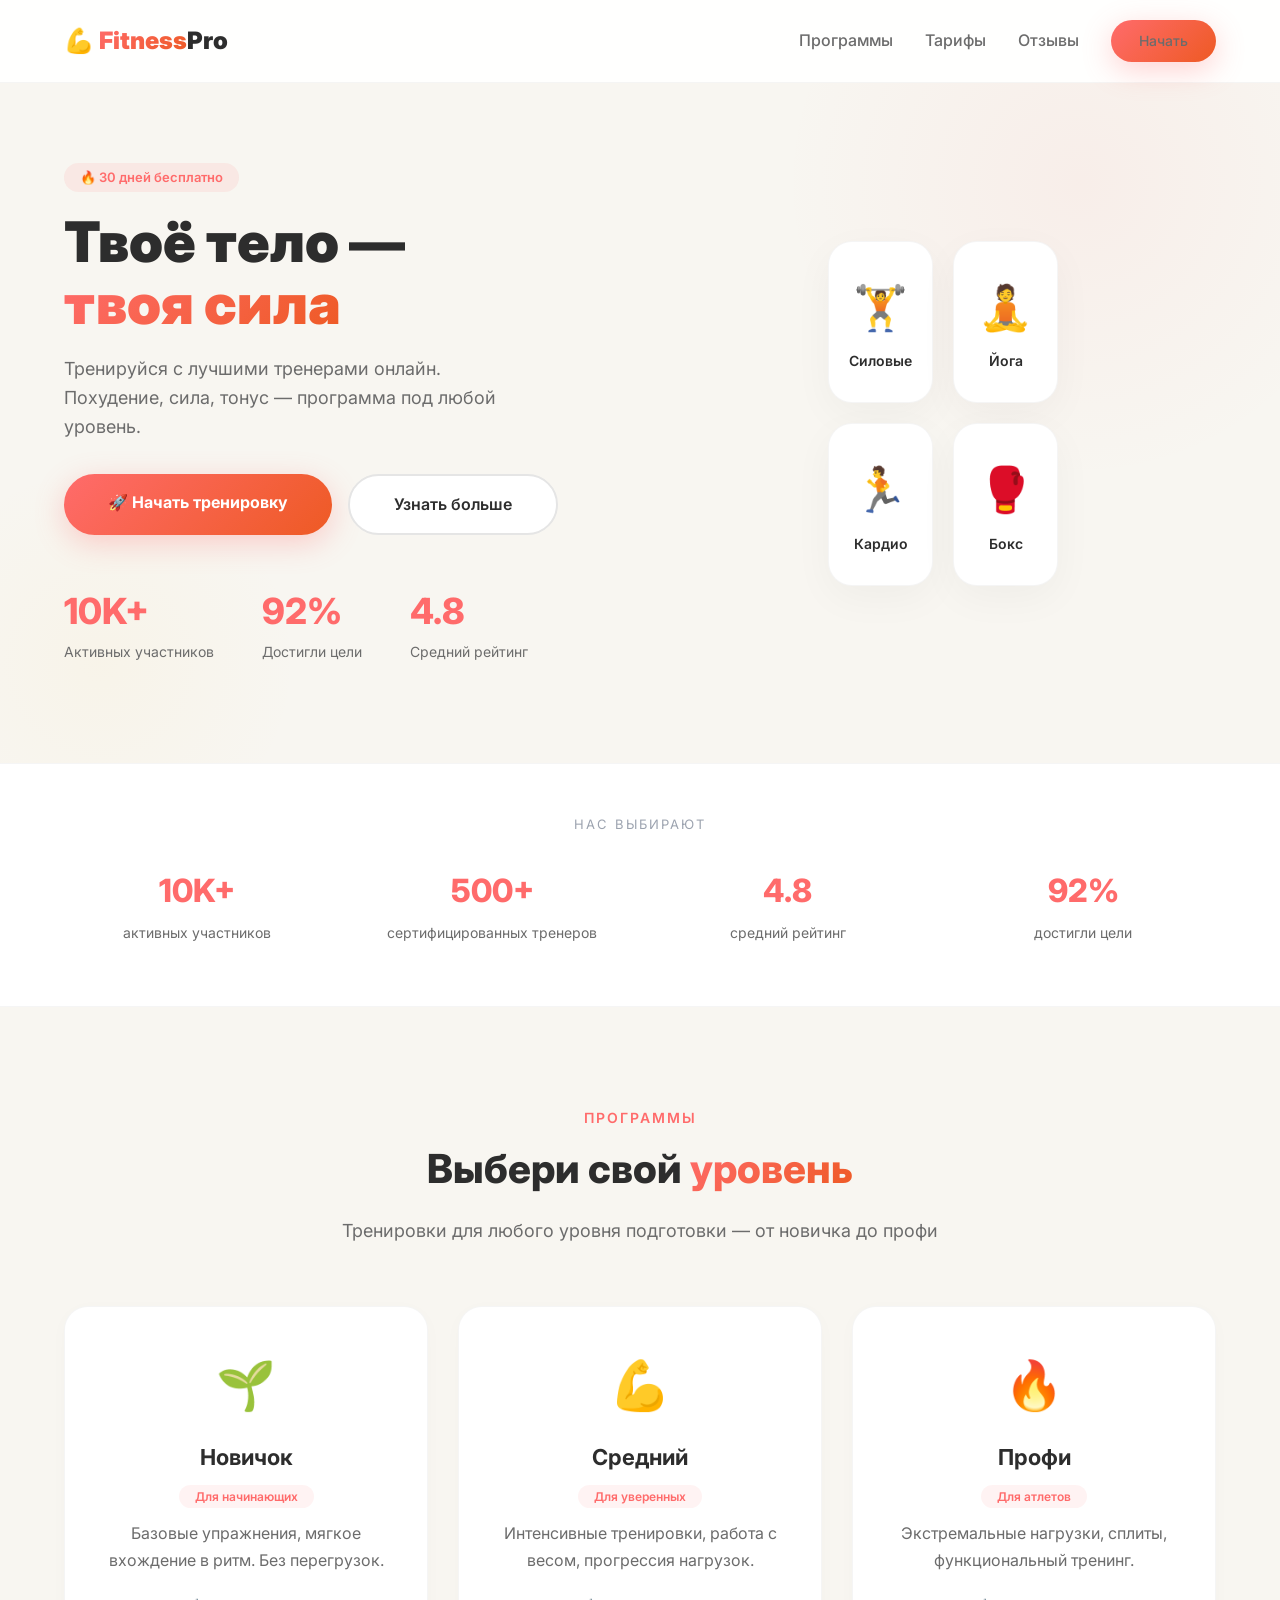
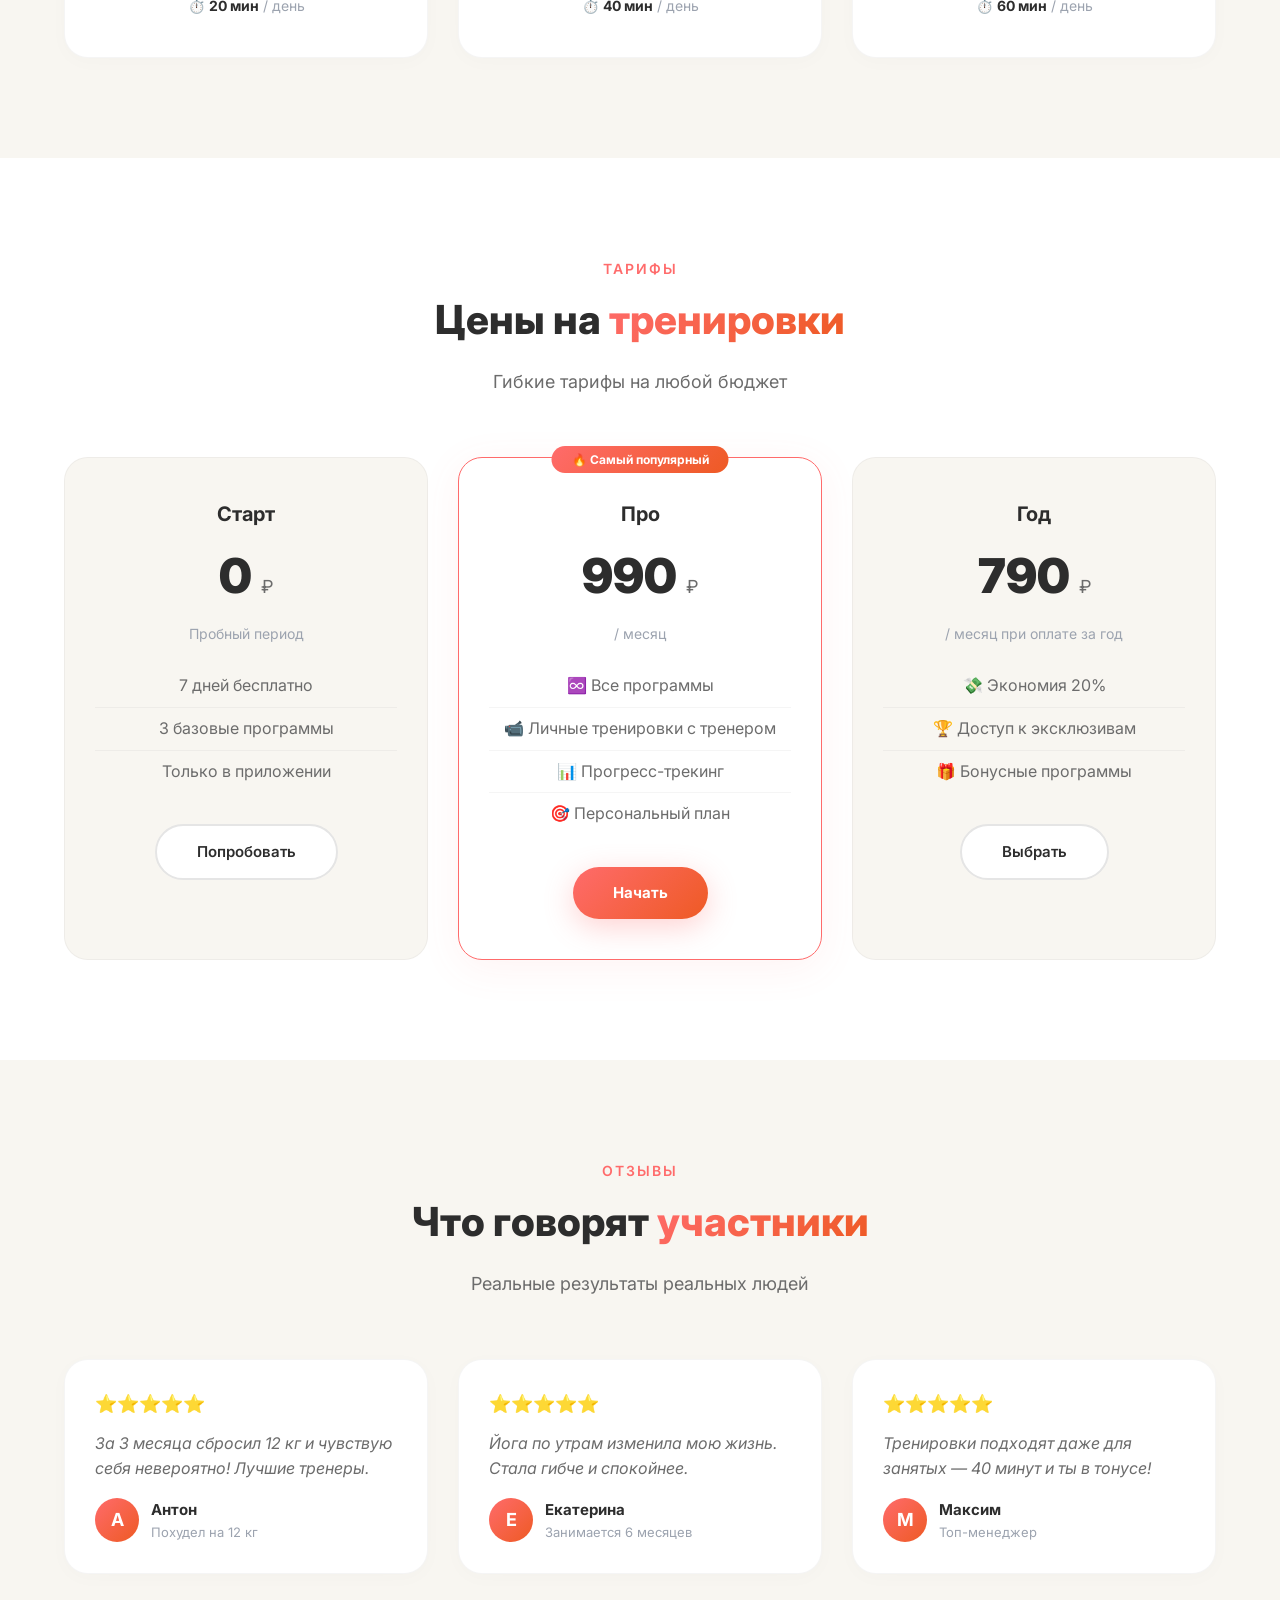
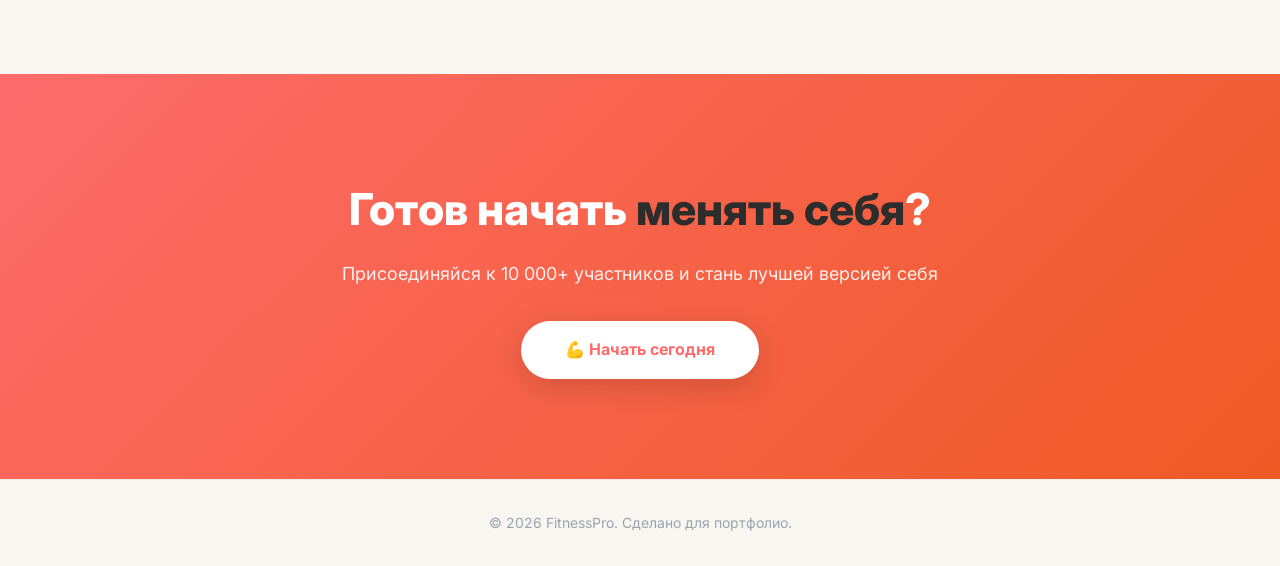
==== index.html @ 0699519d "Add files via upload" ====
<!DOCTYPE html>
<html lang="ru">
<head>
    <meta charset="UTF-8" />
    <meta name="viewport" content="width=device-width, initial-scale=1.0" />
    <title>FitnessPro — твой лучший старт</title>
    <link href="https://fonts.googleapis.com/css2?family=Inter:wght@400;500;600;700;800;900&display=swap" rel="stylesheet" />
    <style>
        * {
            margin: 0;
            padding: 0;
            box-sizing: border-box;
        }

        body {
            font-family: 'Inter', sans-serif;
            background: #F8F6F1;
            color: #2D2D2D;
            line-height: 1.6;
        }

        a {
            text-decoration: none;
            color: inherit;
        }

        .container {
            max-width: 1200px;
            margin: 0 auto;
            padding: 0 24px;
        }

        .btn-primary {
            display: inline-block;
            background: linear-gradient(135deg, #FF6B6B, #EE5A24);
            color: #FFFFFF;
            font-weight: 700;
            font-size: 16px;
            padding: 16px 44px;
            border-radius: 50px;
            transition: transform 0.3s, box-shadow 0.3s;
            box-shadow: 0 8px 30px rgba(255, 107, 107, 0.3);
            border: none;
            cursor: pointer;
            text-decoration: none;
        }

        .btn-primary:hover {
            transform: translateY(-3px) scale(1.02);
            box-shadow: 0 12px 40px rgba(255, 107, 107, 0.5);
        }

        .btn-secondary {
            display: inline-block;
            background: #FFFFFF;
            color: #2D2D2D;
            font-weight: 600;
            font-size: 16px;
            padding: 16px 44px;
            border-radius: 50px;
            border: 2px solid #E5E5E5;
            transition: transform 0.3s, border-color 0.3s, box-shadow 0.3s;
            cursor: pointer;
            text-decoration: none;
        }

        .btn-secondary:hover {
            border-color: #FF6B6B;
            box-shadow: 0 8px 30px rgba(0, 0, 0, 0.06);
            transform: translateY(-3px);
        }

        .header {
            padding: 20px 0;
            background: rgba(255, 255, 255, 0.92);
            backdrop-filter: blur(12px);
            border-bottom: 1px solid rgba(0, 0, 0, 0.04);
            position: sticky;
            top: 0;
            z-index: 100;
        }

        .header .container {
            display: flex;
            justify-content: space-between;
            align-items: center;
        }

        .logo {
            font-size: 24px;
            font-weight: 900;
            color: #2D2D2D;
        }

        .logo span {
            background: linear-gradient(135deg, #FF6B6B, #EE5A24);
            -webkit-background-clip: text;
            -webkit-text-fill-color: transparent;
            background-clip: text;
        }

        .nav {
            display: flex;
            gap: 32px;
            align-items: center;
        }

        .nav a {
            font-weight: 500;
            color: #6C6C6C;
            transition: color 0.3s;
        }

        .nav a:hover {
            color: #FF6B6B;
        }

        .nav .btn-primary {
            padding: 10px 28px;
            font-size: 14px;
        }

        .hero {
            padding: 80px 0 100px;
            position: relative;
            overflow: hidden;
        }

        .hero::before {
            content: '';
            position: absolute;
            width: 600px;
            height: 600px;
            background: radial-gradient(circle, rgba(255, 107, 107, 0.06), transparent 70%);
            top: -200px;
            right: -100px;
            border-radius: 50%;
            pointer-events: none;
        }

        .hero::after {
            content: '';
            position: absolute;
            width: 400px;
            height: 400px;
            background: radial-gradient(circle, rgba(254, 202, 87, 0.05), transparent 70%);
            bottom: -100px;
            left: -100px;
            border-radius: 50%;
            pointer-events: none;
        }

        .hero .container {
            display: flex;
            align-items: center;
            gap: 60px;
            position: relative;
            z-index: 2;
        }

        .hero-content {
            flex: 1;
        }

        .hero-badge {
            display: inline-block;
            background: rgba(255, 107, 107, 0.1);
            color: #FF6B6B;
            font-weight: 600;
            font-size: 13px;
            padding: 4px 16px;
            border-radius: 50px;
            margin-bottom: 20px;
        }

        .hero h1 {
            font-size: 56px;
            font-weight: 900;
            line-height: 1.1;
            margin-bottom: 20px;
            color: #2D2D2D;
        }

        .hero h1 span {
            background: linear-gradient(135deg, #FF6B6B, #EE5A24);
            -webkit-background-clip: text;
            -webkit-text-fill-color: transparent;
            background-clip: text;
        }

        .hero-desc {
            font-size: 18px;
            color: #6C6C6C;
            max-width: 480px;
            margin-bottom: 32px;
        }

        .hero-buttons {
            display: flex;
            gap: 16px;
            flex-wrap: wrap;
        }

        .hero-stats {
            display: flex;
            gap: 48px;
            margin-top: 48px;
        }

        .hero-stats .stat h3 {
            font-size: 36px;
            font-weight: 800;
            color: #FF6B6B;
        }

        .hero-stats .stat p {
            color: #6C6C6C;
            font-size: 14px;
        }

        .hero-image {
            flex: 1;
            display: flex;
            justify-content: center;
        }

        .hero-image .card-grid {
            display: grid;
            grid-template-columns: repeat(2, 1fr);
            gap: 20px;
            max-width: 400px;
        }

        .hero-image .card-item {
            background: #FFFFFF;
            border-radius: 24px;
            padding: 30px 20px;
            text-align: center;
            box-shadow: 0 12px 40px rgba(0, 0, 0, 0.04);
            border: 1px solid rgba(0, 0, 0, 0.04);
            transition: transform 0.3s, box-shadow 0.3s;
        }

        .hero-image .card-item:hover {
            transform: translateY(-6px);
            box-shadow: 0 20px 60px rgba(0, 0, 0, 0.08);
        }

        .hero-image .card-item .icon {
            font-size: 44px;
            display: block;
            margin-bottom: 8px;
        }

        .hero-image .card-item .label {
            font-size: 14px;
            font-weight: 600;
            color: #2D2D2D;
        }

        /* ===== TRUST (НОВЫЙ) ===== */
        .trust {
            padding: 50px 0 60px;
            border-top: 1px solid rgba(0, 0, 0, 0.04);
            border-bottom: 1px solid rgba(0, 0, 0, 0.04);
            background: #FFFFFF;
        }

        .trust p {
            text-align: center;
            color: #9CA3AF;
            font-size: 13px;
            text-transform: uppercase;
            letter-spacing: 2px;
            margin-bottom: 30px;
        }

        .trust-grid {
            display: grid;
            grid-template-columns: repeat(4, 1fr);
            gap: 30px;
            text-align: center;
        }

        .trust-item .number {
            display: block;
            font-size: 32px;
            font-weight: 800;
            color: #FF6B6B;
            margin-bottom: 4px;
        }

        .trust-item .label {
            font-size: 14px;
            color: #6C6C6C;
        }

        /* ===== PROGRAMS ===== */
        .programs {
            padding: 100px 0;
        }

        .section-tag {
            text-align: center;
            color: #FF6B6B;
            font-weight: 600;
            font-size: 14px;
            letter-spacing: 2px;
            text-transform: uppercase;
            margin-bottom: 8px;
        }

        .section-title {
            text-align: center;
            font-size: 40px;
            font-weight: 800;
            margin-bottom: 16px;
            color: #2D2D2D;
        }

        .section-title span {
            background: linear-gradient(135deg, #FF6B6B, #EE5A24);
            -webkit-background-clip: text;
            -webkit-text-fill-color: transparent;
            background-clip: text;
        }

        .section-sub {
            text-align: center;
            color: #6C6C6C;
            font-size: 18px;
            max-width: 600px;
            margin: 0 auto 60px;
        }

        .programs-grid {
            display: grid;
            grid-template-columns: repeat(3, 1fr);
            gap: 30px;
        }

        .program-card {
            background: #FFFFFF;
            border-radius: 24px;
            padding: 40px 30px;
            text-align: center;
            border: 1px solid rgba(0, 0, 0, 0.04);
            box-shadow: 0 4px 20px rgba(0, 0, 0, 0.02);
            transition: transform 0.3s, box-shadow 0.3s, border-color 0.3s;
        }

        .program-card:hover {
            transform: translateY(-8px);
            box-shadow: 0 20px 60px rgba(0, 0, 0, 0.06);
            border-color: rgba(255, 107, 107, 0.2);
        }

        .program-card .icon {
            font-size: 48px;
            display: block;
            margin-bottom: 16px;
        }

        .program-card h3 {
            font-size: 22px;
            font-weight: 700;
            margin-bottom: 8px;
            color: #2D2D2D;
        }

        .program-card .level {
            display: inline-block;
            font-size: 12px;
            font-weight: 600;
            color: #FF6B6B;
            background: rgba(255, 107, 107, 0.08);
            padding: 2px 16px;
            border-radius: 50px;
            margin-bottom: 12px;
        }

        .program-card p {
            color: #6C6C6C;
            line-height: 1.7;
            margin-bottom: 20px;
        }

        .program-card .duration {
            font-size: 14px;
            color: #9CA3AF;
        }

        .program-card .duration strong {
            color: #2D2D2D;
        }

        /* ===== PRICING ===== */
        .pricing {
            padding: 100px 0;
            background: #FFFFFF;
        }

        .pricing-grid {
            display: grid;
            grid-template-columns: repeat(3, 1fr);
            gap: 30px;
            margin-top: 40px;
        }

        .pricing-card {
            background: #F8F6F1;
            border-radius: 24px;
            padding: 40px 30px;
            text-align: center;
            border: 1px solid rgba(0, 0, 0, 0.04);
            transition: transform 0.3s, box-shadow 0.3s, border-color 0.3s;
        }

        .pricing-card:hover {
            transform: translateY(-6px);
            box-shadow: 0 20px 60px rgba(0, 0, 0, 0.04);
        }

        .pricing-card.popular {
            border-color: #FF6B6B;
            background: #FFFFFF;
            box-shadow: 0 8px 40px rgba(255, 107, 107, 0.08);
            position: relative;
        }

        .pricing-card.popular::before {
            content: '🔥 Самый популярный';
            position: absolute;
            top: -12px;
            left: 50%;
            transform: translateX(-50%);
            background: linear-gradient(135deg, #FF6B6B, #EE5A24);
            padding: 4px 20px;
            border-radius: 50px;
            font-size: 12px;
            font-weight: 700;
            color: #fff;
            white-space: nowrap;
        }

        .pricing-card .plan-name {
            font-size: 20px;
            font-weight: 700;
            margin-bottom: 8px;
            color: #2D2D2D;
        }

        .pricing-card .price {
            font-size: 48px;
            font-weight: 900;
            margin: 8px 0;
            color: #2D2D2D;
        }

        .pricing-card .price span {
            font-size: 18px;
            font-weight: 400;
            color: #6C6C6C;
        }

        .pricing-card .price-sub {
            color: #9CA3AF;
            font-size: 14px;
            margin-bottom: 20px;
        }

        .pricing-card ul {
            list-style: none;
            margin: 20px 0 32px;
        }

        .pricing-card ul li {
            padding: 8px 0;
            color: #6C6C6C;
            border-bottom: 1px solid rgba(0, 0, 0, 0.04);
        }

        .pricing-card ul li:last-child {
            border-bottom: none;
        }

        .pricing-card .btn-primary {
            font-size: 15px;
            padding: 14px 40px;
        }

        .pricing-card .btn-secondary {
            font-size: 15px;
            padding: 14px 40px;
        }

        /* ===== TESTIMONIALS ===== */
        .testimonials {
            padding: 100px 0;
        }

        .testimonials-grid {
            display: grid;
            grid-template-columns: repeat(3, 1fr);
            gap: 30px;
        }

        .testimonial-card {
            background: #FFFFFF;
            border-radius: 24px;
            padding: 30px;
            border: 1px solid rgba(0, 0, 0, 0.04);
            box-shadow: 0 4px 20px rgba(0, 0, 0, 0.02);
            transition: transform 0.3s, box-shadow 0.3s;
        }

        .testimonial-card:hover {
            transform: translateY(-4px);
            box-shadow: 0 12px 40px rgba(0, 0, 0, 0.04);
        }

        .testimonial-card .stars {
            color: #FECA57;
            font-size: 18px;
            margin-bottom: 12px;
        }

        .testimonial-card blockquote {
            font-size: 16px;
            color: #6C6C6C;
            margin-bottom: 16px;
            font-style: italic;
        }

        .testimonial-card .author {
            display: flex;
            align-items: center;
            gap: 12px;
        }

        .testimonial-card .author .avatar {
            width: 44px;
            height: 44px;
            border-radius: 50%;
            background: linear-gradient(135deg, #FF6B6B, #EE5A24);
            display: flex;
            align-items: center;
            justify-content: center;
            color: #fff;
            font-weight: 700;
            font-size: 18px;
        }

        .testimonial-card .author .name {
            font-weight: 700;
            font-size: 15px;
            color: #2D2D2D;
        }

        .testimonial-card .author .role {
            font-size: 13px;
            color: #9CA3AF;
        }

        /* ===== CTA FINAL ===== */
        .cta-final {
            padding: 100px 0;
            background: linear-gradient(135deg, #FF6B6B, #EE5A24);
            text-align: center;
            color: #FFFFFF;
        }

        .cta-final h2 {
            font-size: 44px;
            font-weight: 800;
            margin-bottom: 16px;
        }

        .cta-final p {
            opacity: 0.9;
            font-size: 18px;
            margin-bottom: 32px;
        }

        .cta-final .btn-primary {
            background: #FFFFFF;
            color: #FF6B6B;
            box-shadow: 0 8px 30px rgba(0, 0, 0, 0.15);
        }

        .cta-final .btn-primary:hover {
            background: #FFFFFF;
            transform: translateY(-3px) scale(1.02);
            box-shadow: 0 12px 40px rgba(0, 0, 0, 0.25);
        }

        .footer {
            padding: 32px 0;
            background: #F8F6F1;
            text-align: center;
            color: #9CA3AF;
            font-size: 14px;
            border-top: 1px solid rgba(0, 0, 0, 0.04);
        }

        /* ===== RESPONSIVE ===== */
        @media (max-width: 1024px) {
            .hero h1 {
                font-size: 42px;
            }
            .programs-grid,
            .pricing-grid,
            .testimonials-grid {
                grid-template-columns: repeat(2, 1fr);
            }
        }

        @media (max-width: 768px) {
            .header .container {
                flex-direction: column;
                gap: 16px;
            }
            .nav {
                flex-wrap: wrap;
                justify-content: center;
                gap: 16px;
            }
            .hero .container {
                flex-direction: column;
                text-align: center;
            }
            .hero h1 {
                font-size: 34px;
            }
            .hero-desc {
                max-width: 100%;
            }
            .hero-buttons {
                justify-content: center;
            }
            .hero-stats {
                justify-content: center;
                gap: 30px;
            }
            .hero-stats .stat h3 {
                font-size: 28px;
            }
            .trust-grid {
                grid-template-columns: repeat(2, 1fr);
                gap: 20px;
            }
            .programs-grid,
            .pricing-grid,
            .testimonials-grid {
                grid-template-columns: 1fr;
            }
            .section-title {
                font-size: 30px;
            }
            .cta-final h2 {
                font-size: 30px;
            }
            .hero-image .card-grid {
                max-width: 100%;
            }
        }

        @media (max-width: 480px) {
            .hero h1 {
                font-size: 28px;
            }
            .hero-stats {
                flex-direction: column;
                gap: 12px;
            }
            .btn-primary,
            .btn-secondary {
                padding: 12px 24px;
                font-size: 14px;
                width: 100%;
                text-align: center;
            }
            .hero-buttons {
                flex-direction: column;
                width: 100%;
            }
            .hero-image .card-grid {
                grid-template-columns: 1fr 1fr;
                gap: 12px;
            }
            .hero-image .card-item {
                padding: 20px 16px;
            }
            .hero-image .card-item .icon {
                font-size: 32px;
            }
            .trust-grid {
                grid-template-columns: 1fr 1fr;
                gap: 12px;
            }
            .trust-item .number {
                font-size: 26px;
            }
            .trust-item .label {
                font-size: 12px;
            }
            .pricing-card.popular::before {
                font-size: 10px;
                padding: 3px 14px;
                top: -10px;
            }
        }
    </style>
</head>
<body>

    <!-- ===== HEADER ===== -->
    <header class="header">
        <div class="container">
            <div class="logo">💪 <span>Fitness</span>Pro</div>
            <nav class="nav">
                <a href="#">Программы</a>
                <a href="#">Тарифы</a>
                <a href="#">Отзывы</a>
                <a href="https://t.me/Jexonflier" target="_blank" class="btn-primary">Начать</a>
            </nav>
        </div>
    </header>

    <!-- ===== HERO ===== -->
    <section class="hero">
        <div class="container">
            <div class="hero-content">
                <span class="hero-badge">🔥 30 дней бесплатно</span>
                <h1>
                    Твоё тело — <br />
                    <span>твоя сила</span>
                </h1>
                <p class="hero-desc">
                    Тренируйся с лучшими тренерами онлайн. Похудение, сила, тонус — программа под любой уровень.
                </p>
                <div class="hero-buttons">
                    <a href="https://t.me/Jexonflier" target="_blank" class="btn-primary">🚀 Начать тренировку</a>
                    <a href="#" class="btn-secondary">Узнать больше</a>
                </div>
                <div class="hero-stats">
                    <div class="stat"><h3>10K+</h3><p>Активных участников</p></div>
                    <div class="stat"><h3>92%</h3><p>Достигли цели</p></div>
                    <div class="stat"><h3>4.8</h3><p>Средний рейтинг</p></div>
                </div>
            </div>
            <div class="hero-image">
                <div class="card-grid">
                    <div class="card-item">
                        <span class="icon">🏋️</span>
                        <div class="label">Силовые</div>
                    </div>
                    <div class="card-item">
                        <span class="icon">🧘</span>
                        <div class="label">Йога</div>
                    </div>
                    <div class="card-item">
                        <span class="icon">🏃</span>
                        <div class="label">Кардио</div>
                    </div>
                    <div class="card-item">
                        <span class="icon">🥊</span>
                        <div class="label">Бокс</div>
                    </div>
                </div>
            </div>
        </div>
    </section>

    <!-- ===== TRUST (НОВЫЙ, БЕЗ FAKE БРЕНДОВ) ===== -->
    <section class="trust">
        <div class="container">
            <p>Нас выбирают</p>
            <div class="trust-grid">
                <div class="trust-item">
                    <span class="number">10K+</span>
                    <span class="label">активных участников</span>
                </div>
                <div class="trust-item">
                    <span class="number">500+</span>
                    <span class="label">сертифицированных тренеров</span>
                </div>
                <div class="trust-item">
                    <span class="number">4.8</span>
                    <span class="label">средний рейтинг</span>
                </div>
                <div class="trust-item">
                    <span class="number">92%</span>
                    <span class="label">достигли цели</span>
                </div>
            </div>
        </div>
    </section>

    <!-- ===== PROGRAMS ===== -->
    <section class="programs">
        <div class="container">
            <p class="section-tag">Программы</p>
            <h2 class="section-title">Выбери свой <span>уровень</span></h2>
            <p class="section-sub">Тренировки для любого уровня подготовки — от новичка до профи</p>

            <div class="programs-grid">
                <div class="program-card">
                    <span class="icon">🌱</span>
                    <h3>Новичок</h3>
                    <span class="level">Для начинающих</span>
                    <p>Базовые упражнения, мягкое вхождение в ритм. Без перегрузок.</p>
                    <div class="duration">⏱️ <strong>20 мин</strong> / день</div>
                </div>
                <div class="program-card">
                    <span class="icon">💪</span>
                    <h3>Средний</h3>
                    <span class="level">Для уверенных</span>
                    <p>Интенсивные тренировки, работа с весом, прогрессия нагрузок.</p>
                    <div class="duration">⏱️ <strong>40 мин</strong> / день</div>
                </div>
                <div class="program-card">
                    <span class="icon">🔥</span>
                    <h3>Профи</h3>
                    <span class="level">Для атлетов</span>
                    <p>Экстремальные нагрузки, сплиты, функциональный тренинг.</p>
                    <div class="duration">⏱️ <strong>60 мин</strong> / день</div>
                </div>
            </div>
        </div>
    </section>

    <!-- ===== PRICING ===== -->
    <section class="pricing">
        <div class="container">
            <p class="section-tag">Тарифы</p>
            <h2 class="section-title">Цены на <span>тренировки</span></h2>
            <p class="section-sub">Гибкие тарифы на любой бюджет</p>

            <div class="pricing-grid">
                <div class="pricing-card">
                    <p class="plan-name">Старт</p>
                    <div class="price">0 <span>₽</span></div>
                    <p class="price-sub">Пробный период</p>
                    <ul>
                        <li>7 дней бесплатно</li>
                        <li>3 базовые программы</li>
                        <li>Только в приложении</li>
                    </ul>
                    <a href="https://t.me/Jexonflier" target="_blank" class="btn-secondary">Попробовать</a>
                </div>

                <div class="pricing-card popular">
                    <p class="plan-name">Про</p>
                    <div class="price">990 <span>₽</span></div>
                    <p class="price-sub">/ месяц</p>
                    <ul>
                        <li>♾️ Все программы</li>
                        <li>📹 Личные тренировки с тренером</li>
                        <li>📊 Прогресс-трекинг</li>
                        <li>🎯 Персональный план</li>
                    </ul>
                    <a href="https://t.me/Jexonflier" target="_blank" class="btn-primary">Начать</a>
                </div>

                <div class="pricing-card">
                    <p class="plan-name">Год</p>
                    <div class="price">790 <span>₽</span></div>
                    <p class="price-sub">/ месяц при оплате за год</p>
                    <ul>
                        <li>💸 Экономия 20%</li>
                        <li>🏆 Доступ к эксклюзивам</li>
                        <li>🎁 Бонусные программы</li>
                    </ul>
                    <a href="https://t.me/Jexonflier" target="_blank" class="btn-secondary">Выбрать</a>
                </div>
            </div>
        </div>
    </section>

    <!-- ===== TESTIMONIALS ===== -->
    <section class="testimonials">
        <div class="container">
            <p class="section-tag">Отзывы</p>
            <h2 class="section-title">Что говорят <span>участники</span></h2>
            <p class="section-sub">Реальные результаты реальных людей</p>

            <div class="testimonials-grid">
                <div class="testimonial-card">
                    <div class="stars">⭐⭐⭐⭐⭐</div>
                    <blockquote>За 3 месяца сбросил 12 кг и чувствую себя невероятно! Лучшие тренеры.</blockquote>
                    <div class="author">
                        <div class="avatar">А</div>
                        <div>
                            <div class="name">Антон</div>
                            <div class="role">Похудел на 12 кг</div>
                        </div>
                    </div>
                </div>
                <div class="testimonial-card">
                    <div class="stars">⭐⭐⭐⭐⭐</div>
                    <blockquote>Йога по утрам изменила мою жизнь. Стала гибче и спокойнее.</blockquote>
                    <div class="author">
                        <div class="avatar">Е</div>
                        <div>
                            <div class="name">Екатерина</div>
                            <div class="role">Занимается 6 месяцев</div>
                        </div>
                    </div>
                </div>
                <div class="testimonial-card">
                    <div class="stars">⭐⭐⭐⭐⭐</div>
                    <blockquote>Тренировки подходят даже для занятых — 40 минут и ты в тонусе!</blockquote>
                    <div class="author">
                        <div class="avatar">М</div>
                        <div>
                            <div class="name">Максим</div>
                            <div class="role">Топ-менеджер</div>
                        </div>
                    </div>
                </div>
            </div>
        </div>
    </section>

    <!-- ===== FINAL CTA ===== -->
    <section class="cta-final">
        <div class="container">
            <h2>Готов начать <span style="color:#2D2D2D;">менять себя</span>?</h2>
            <p>Присоединяйся к 10 000+ участников и стань лучшей версией себя</p>
            <a href="https://t.me/Jexonflier" target="_blank" class="btn-primary">💪 Начать сегодня</a>
        </div>
    </section>

    <!-- ===== FOOTER ===== -->
    <footer class="footer">
        <div class="container">
            <p>© 2026 FitnessPro. Сделано для портфолио.</p>
        </div>
    </footer>

    <script>
        let totalClicks = 0;
        document.querySelectorAll('.btn-primary, .btn-secondary').forEach
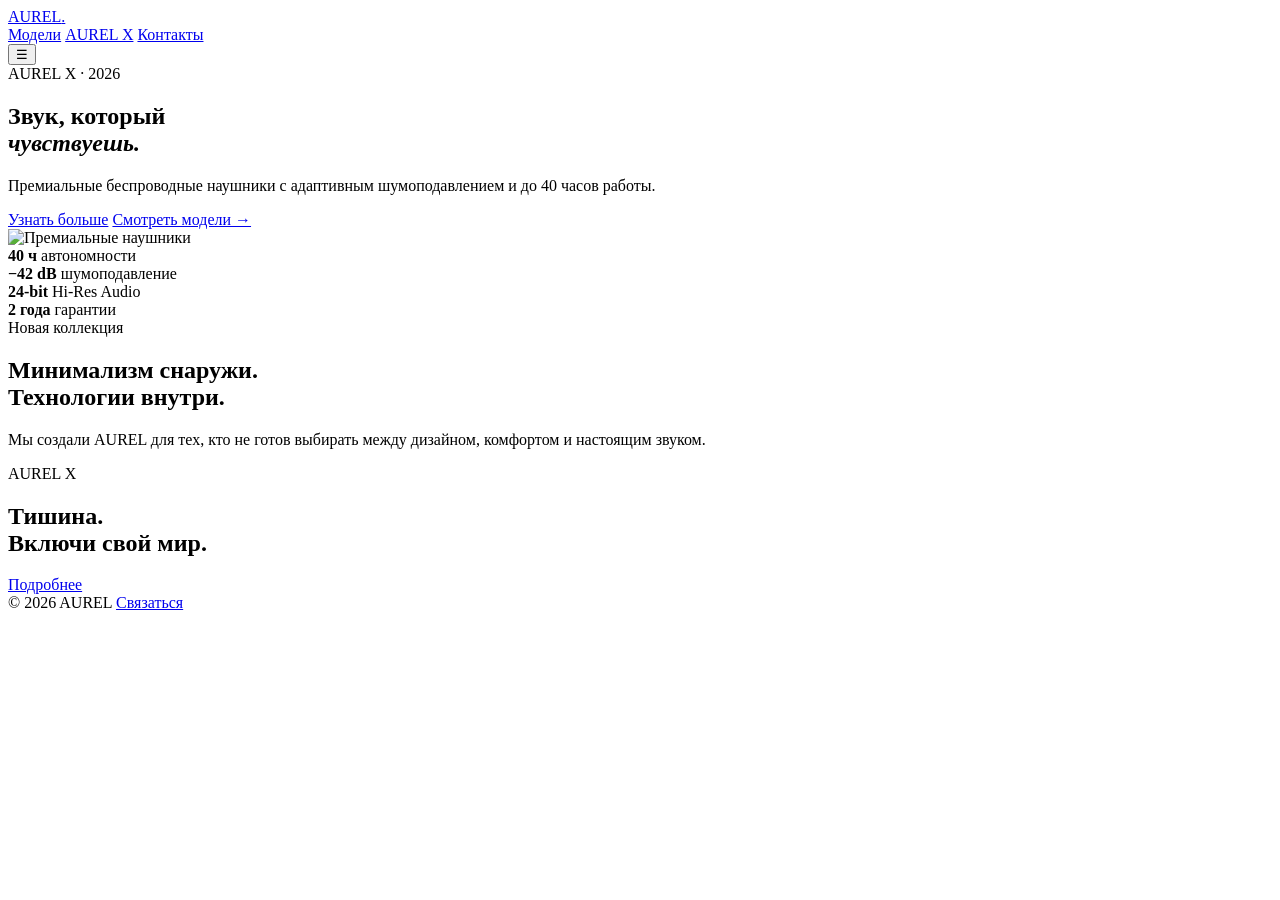
==== commit 050e7400: "Update index.html" ====
--- a/index.html
+++ b/index.html
@@ -1,944 +1,136 @@
 <!DOCTYPE html>
 <html lang="ru">
 <head>
-    <meta charset="UTF-8" />
-    <meta name="viewport" content="width=device-width, initial-scale=1.0" />
-    <title>FitnessPro — твой лучший старт</title>
-    <link href="https://fonts.googleapis.com/css2?family=Inter:wght@400;500;600;700;800;900&display=swap" rel="stylesheet" />
-    <style>
-        * {
-            margin: 0;
-            padding: 0;
-            box-sizing: border-box;
-        }
+  <meta charset="UTF-8">
+  <meta name="viewport" content="width=device-width, initial-scale=1.0">
+  <meta name="theme-color" content="#090909">
+  <title>AUREL — Премиальный звук</title>
+  <link rel="stylesheet" href="style.css">
+</head>
 
-        body {
-            font-family: 'Inter', sans-serif;
-            background: #F8F6F1;
-            color: #2D2D2D;
-            line-height: 1.6;
-        }
-
-        a {
-            text-decoration: none;
-            color: inherit;
-        }
-
-        .container {
-            max-width: 1200px;
-            margin: 0 auto;
-            padding: 0 24px;
-        }
-
-        .btn-primary {
-            display: inline-block;
-            background: linear-gradient(135deg, #FF6B6B, #EE5A24);
-            color: #FFFFFF;
-            font-weight: 700;
-            font-size: 16px;
-            padding: 16px 44px;
-            border-radius: 50px;
-            transition: transform 0.3s, box-shadow 0.3s;
-            box-shadow: 0 8px 30px rgba(255, 107, 107, 0.3);
-            border: none;
-            cursor: pointer;
-            text-decoration: none;
-        }
-
-        .btn-primary:hover {
-            transform: translateY(-3px) scale(1.02);
-            box-shadow: 0 12px 40px rgba(255, 107, 107, 0.5);
-        }
-
-        .btn-secondary {
-            display: inline-block;
-            background: #FFFFFF;
-            color: #2D2D2D;
-            font-weight: 600;
-            font-size: 16px;
-            padding: 16px 44px;
-            border-radius: 50px;
-            border: 2px solid #E5E5E5;
-            transition: transform 0.3s, border-color 0.3s, box-shadow 0.3s;
-            cursor: pointer;
-            text-decoration: none;
-        }
-
-        .btn-secondary:hover {
-            border-color: #FF6B6B;
-            box-shadow: 0 8px 30px rgba(0, 0, 0, 0.06);
-            transform: translateY(-3px);
-        }
-
-        .header {
-            padding: 20px 0;
-            background: rgba(255, 255, 255, 0.92);
-            backdrop-filter: blur(12px);
-            border-bottom: 1px solid rgba(0, 0, 0, 0.04);
-            position: sticky;
-            top: 0;
-            z-index: 100;
-        }
-
-        .header .container {
-            display: flex;
-            justify-content: space-between;
-            align-items: center;
-        }
-
-        .logo {
-            font-size: 24px;
-            font-weight: 900;
-            color: #2D2D2D;
-        }
-
-        .logo span {
-            background: linear-gradient(135deg, #FF6B6B, #EE5A24);
-            -webkit-background-clip: text;
-            -webkit-text-fill-color: transparent;
-            background-clip: text;
-        }
-
-        .nav {
-            display: flex;
-            gap: 32px;
-            align-items: center;
-        }
-
-        .nav a {
-            font-weight: 500;
-            color: #6C6C6C;
-            transition: color 0.3s;
-        }
-
-        .nav a:hover {
-            color: #FF6B6B;
-        }
-
-        .nav .btn-primary {
-            padding: 10px 28px;
-            font-size: 14px;
-        }
-
-        .hero {
-            padding: 80px 0 100px;
-            position: relative;
-            overflow: hidden;
-        }
-
-        .hero::before {
-            content: '';
-            position: absolute;
-            width: 600px;
-            height: 600px;
-            background: radial-gradient(circle, rgba(255, 107, 107, 0.06), transparent 70%);
-            top: -200px;
-            right: -100px;
-            border-radius: 50%;
-            pointer-events: none;
-        }
-
-        .hero::after {
-            content: '';
-            position: absolute;
-            width: 400px;
-            height: 400px;
-            background: radial-gradient(circle, rgba(254, 202, 87, 0.05), transparent 70%);
-            bottom: -100px;
-            left: -100px;
-            border-radius: 50%;
-            pointer-events: none;
-        }
-
-        .hero .container {
-            display: flex;
-            align-items: center;
-            gap: 60px;
-            position: relative;
-            z-index: 2;
-        }
-
-        .hero-content {
-            flex: 1;
-        }
-
-        .hero-badge {
-            display: inline-block;
-            background: rgba(255, 107, 107, 0.1);
-            color: #FF6B6B;
-            font-weight: 600;
-            font-size: 13px;
-            padding: 4px 16px;
-            border-radius: 50px;
-            margin-bottom: 20px;
-        }
-
-        .hero h1 {
-            font-size: 56px;
-            font-weight: 900;
-            line-height: 1.1;
-            margin-bottom: 20px;
-            color: #2D2D2D;
-        }
-
-        .hero h1 span {
-            background: linear-gradient(135deg, #FF6B6B, #EE5A24);
-            -webkit-background-clip: text;
-            -webkit-text-fill-color: transparent;
-            background-clip: text;
-        }
-
-        .hero-desc {
-            font-size: 18px;
-            color: #6C6C6C;
-            max-width: 480px;
-            margin-bottom: 32px;
-        }
-
-        .hero-buttons {
-            display: flex;
-            gap: 16px;
-            flex-wrap: wrap;
-        }
-
-        .hero-stats {
-            display: flex;
-            gap: 48px;
-            margin-top: 48px;
-        }
-
-        .hero-stats .stat h3 {
-            font-size: 36px;
-            font-weight: 800;
-            color: #FF6B6B;
-        }
-
-        .hero-stats .stat p {
-            color: #6C6C6C;
-            font-size: 14px;
-        }
-
-        .hero-image {
-            flex: 1;
-            display: flex;
-            justify-content: center;
-        }
-
-        .hero-image .card-grid {
-            display: grid;
-            grid-template-columns: repeat(2, 1fr);
-            gap: 20px;
-            max-width: 400px;
-        }
-
-        .hero-image .card-item {
-            background: #FFFFFF;
-            border-radius: 24px;
-            padding: 30px 20px;
-            text-align: center;
-            box-shadow: 0 12px 40px rgba(0, 0, 0, 0.04);
-            border: 1px solid rgba(0, 0, 0, 0.04);
-            transition: transform 0.3s, box-shadow 0.3s;
-        }
-
-        .hero-image .card-item:hover {
-            transform: translateY(-6px);
-            box-shadow: 0 20px 60px rgba(0, 0, 0, 0.08);
-        }
-
-        .hero-image .card-item .icon {
-            font-size: 44px;
-            display: block;
-            margin-bottom: 8px;
-        }
-
-        .hero-image .card-item .label {
-            font-size: 14px;
-            font-weight: 600;
-            color: #2D2D2D;
-        }
-
-        /* ===== TRUST (НОВЫЙ) ===== */
-        .trust {
-            padding: 50px 0 60px;
-            border-top: 1px solid rgba(0, 0, 0, 0.04);
-            border-bottom: 1px solid rgba(0, 0, 0, 0.04);
-            background: #FFFFFF;
-        }
-
-        .trust p {
-            text-align: center;
-            color: #9CA3AF;
-            font-size: 13px;
-            text-transform: uppercase;
-            letter-spacing: 2px;
-            margin-bottom: 30px;
-        }
-
-        .trust-grid {
-            display: grid;
-            grid-template-columns: repeat(4, 1fr);
-            gap: 30px;
-            text-align: center;
-        }
-
-        .trust-item .number {
-            display: block;
-            font-size: 32px;
-            font-weight: 800;
-            color: #FF6B6B;
-            margin-bottom: 4px;
-        }
-
-        .trust-item .label {
-            font-size: 14px;
-            color: #6C6C6C;
-        }
-
-        /* ===== PROGRAMS ===== */
-        .programs {
-            padding: 100px 0;
-        }
-
-        .section-tag {
-            text-align: center;
-            color: #FF6B6B;
-            font-weight: 600;
-            font-size: 14px;
-            letter-spacing: 2px;
-            text-transform: uppercase;
-            margin-bottom: 8px;
-        }
-
-        .section-title {
-            text-align: center;
-            font-size: 40px;
-            font-weight: 800;
-            margin-bottom: 16px;
-            color: #2D2D2D;
-        }
-
-        .section-title span {
-            background: linear-gradient(135deg, #FF6B6B, #EE5A24);
-            -webkit-background-clip: text;
-            -webkit-text-fill-color: transparent;
-            background-clip: text;
-        }
-
-        .section-sub {
-            text-align: center;
-            color: #6C6C6C;
-            font-size: 18px;
-            max-width: 600px;
-            margin: 0 auto 60px;
-        }
-
-        .programs-grid {
-            display: grid;
-            grid-template-columns: repeat(3, 1fr);
-            gap: 30px;
-        }
-
-        .program-card {
-            background: #FFFFFF;
-            border-radius: 24px;
-            padding: 40px 30px;
-            text-align: center;
-            border: 1px solid rgba(0, 0, 0, 0.04);
-            box-shadow: 0 4px 20px rgba(0, 0, 0, 0.02);
-            transition: transform 0.3s, box-shadow 0.3s, border-color 0.3s;
-        }
-
-        .program-card:hover {
-            transform: translateY(-8px);
-            box-shadow: 0 20px 60px rgba(0, 0, 0, 0.06);
-            border-color: rgba(255, 107, 107, 0.2);
-        }
-
-        .program-card .icon {
-            font-size: 48px;
-            display: block;
-            margin-bottom: 16px;
-        }
-
-        .program-card h3 {
-            font-size: 22px;
-            font-weight: 700;
-            margin-bottom: 8px;
-            color: #2D2D2D;
-        }
-
-        .program-card .level {
-            display: inline-block;
-            font-size: 12px;
-            font-weight: 600;
-            color: #FF6B6B;
-            background: rgba(255, 107, 107, 0.08);
-            padding: 2px 16px;
-            border-radius: 50px;
-            margin-bottom: 12px;
-        }
-
-        .program-card p {
-            color: #6C6C6C;
-            line-height: 1.7;
-            margin-bottom: 20px;
-        }
-
-        .program-card .duration {
-            font-size: 14px;
-            color: #9CA3AF;
-        }
-
-        .program-card .duration strong {
-            color: #2D2D2D;
-        }
-
-        /* ===== PRICING ===== */
-        .pricing {
-            padding: 100px 0;
-            background: #FFFFFF;
-        }
-
-        .pricing-grid {
-            display: grid;
-            grid-template-columns: repeat(3, 1fr);
-            gap: 30px;
-            margin-top: 40px;
-        }
-
-        .pricing-card {
-            background: #F8F6F1;
-            border-radius: 24px;
-            padding: 40px 30px;
-            text-align: center;
-            border: 1px solid rgba(0, 0, 0, 0.04);
-            transition: transform 0.3s, box-shadow 0.3s, border-color 0.3s;
-        }
-
-        .pricing-card:hover {
-            transform: translateY(-6px);
-            box-shadow: 0 20px 60px rgba(0, 0, 0, 0.04);
-        }
-
-        .pricing-card.popular {
-            border-color: #FF6B6B;
-            background: #FFFFFF;
-            box-shadow: 0 8px 40px rgba(255, 107, 107, 0.08);
-            position: relative;
-        }
-
-        .pricing-card.popular::before {
-            content: '🔥 Самый популярный';
-            position: absolute;
-            top: -12px;
-            left: 50%;
-            transform: translateX(-50%);
-            background: linear-gradient(135deg, #FF6B6B, #EE5A24);
-            padding: 4px 20px;
-            border-radius: 50px;
-            font-size: 12px;
-            font-weight: 700;
-            color: #fff;
-            white-space: nowrap;
-        }
-
-        .pricing-card .plan-name {
-            font-size: 20px;
-            font-weight: 700;
-            margin-bottom: 8px;
-            color: #2D2D2D;
-        }
-
-        .pricing-card .price {
-            font-size: 48px;
-            font-weight: 900;
-            margin: 8px 0;
-            color: #2D2D2D;
-        }
-
-        .pricing-card .price span {
-            font-size: 18px;
-            font-weight: 400;
-            color: #6C6C6C;
-        }
-
-        .pricing-card .price-sub {
-            color: #9CA3AF;
-            font-size: 14px;
-            margin-bottom: 20px;
-        }
-
-        .pricing-card ul {
-            list-style: none;
-            margin: 20px 0 32px;
-        }
-
-        .pricing-card ul li {
-            padding: 8px 0;
-            color: #6C6C6C;
-            border-bottom: 1px solid rgba(0, 0, 0, 0.04);
-        }
-
-        .pricing-card ul li:last-child {
-            border-bottom: none;
-        }
-
-        .pricing-card .btn-primary {
-            font-size: 15px;
-            padding: 14px 40px;
-        }
-
-        .pricing-card .btn-secondary {
-            font-size: 15px;
-            padding: 14px 40px;
-        }
-
-        /* ===== TESTIMONIALS ===== */
-        .testimonials {
-            padding: 100px 0;
-        }
-
-        .testimonials-grid {
-            display: grid;
-            grid-template-columns: repeat(3, 1fr);
-            gap: 30px;
-        }
-
-        .testimonial-card {
-            background: #FFFFFF;
-            border-radius: 24px;
-            padding: 30px;
-            border: 1px solid rgba(0, 0, 0, 0.04);
-            box-shadow: 0 4px 20px rgba(0, 0, 0, 0.02);
-            transition: transform 0.3s, box-shadow 0.3s;
-        }
-
-        .testimonial-card:hover {
-            transform: translateY(-4px);
-            box-shadow: 0 12px 40px rgba(0, 0, 0, 0.04);
-        }
-
-        .testimonial-card .stars {
-            color: #FECA57;
-            font-size: 18px;
-            margin-bottom: 12px;
-        }
-
-        .testimonial-card blockquote {
-            font-size: 16px;
-            color: #6C6C6C;
-            margin-bottom: 16px;
-            font-style: italic;
-        }
-
-        .testimonial-card .author {
-            display: flex;
-            align-items: center;
-            gap: 12px;
-        }
-
-        .testimonial-card .author .avatar {
-            width: 44px;
-            height: 44px;
-            border-radius: 50%;
-            background: linear-gradient(135deg, #FF6B6B, #EE5A24);
-            display: flex;
-            align-items: center;
-            justify-content: center;
-            color: #fff;
-            font-weight: 700;
-            font-size: 18px;
-        }
-
-        .testimonial-card .author .name {
-            font-weight: 700;
-            font-size: 15px;
-            color: #2D2D2D;
-        }
-
-        .testimonial-card .author .role {
-            font-size: 13px;
-            color: #9CA3AF;
-        }
-
-        /* ===== CTA FINAL ===== */
-        .cta-final {
-            padding: 100px 0;
-            background: linear-gradient(135deg, #FF6B6B, #EE5A24);
-            text-align: center;
-            color: #FFFFFF;
-        }
-
-        .cta-final h2 {
-            font-size: 44px;
-            font-weight: 800;
-            margin-bottom: 16px;
-        }
-
-        .cta-final p {
-            opacity: 0.9;
-            font-size: 18px;
-            margin-bottom: 32px;
-        }
-
-        .cta-final .btn-primary {
-            background: #FFFFFF;
-            color: #FF6B6B;
-            box-shadow: 0 8px 30px rgba(0, 0, 0, 0.15);
-        }
-
-        .cta-final .btn-primary:hover {
-            background: #FFFFFF;
-            transform: translateY(-3px) scale(1.02);
-            box-shadow: 0 12px 40px rgba(0, 0, 0, 0.25);
-        }
-
-        .footer {
-            padding: 32px 0;
-            background: #F8F6F1;
-            text-align: center;
-            color: #9CA3AF;
-            font-size: 14px;
-            border-top: 1px solid rgba(0, 0, 0, 0.04);
-        }
-
-        /* ===== RESPONSIVE ===== */
-        @media (max-width: 1024px) {
-            .hero h1 {
-                font-size: 42px;
-            }
-            .programs-grid,
-            .pricing-grid,
-            .testimonials-grid {
-                grid-template-columns: repeat(2, 1fr);
-            }
-        }
-
-        @media (max-width: 768px) {
-            .header .container {
-                flex-direction: column;
-                gap: 16px;
-            }
-            .nav {
-                flex-wrap: wrap;
-                justify-content: center;
-                gap: 16px;
-            }
-            .hero .container {
-                flex-direction: column;
-                text-align: center;
-            }
-            .hero h1 {
-                font-size: 34px;
-            }
-            .hero-desc {
-                max-width: 100%;
-            }
-            .hero-buttons {
-                justify-content: center;
-            }
-            .hero-stats {
-                justify-content: center;
-                gap: 30px;
-            }
-            .hero-stats .stat h3 {
-                font-size: 28px;
-            }
-            .trust-grid {
-                grid-template-columns: repeat(2, 1fr);
-                gap: 20px;
-            }
-            .programs-grid,
-            .pricing-grid,
-            .testimonials-grid {
-                grid-template-columns: 1fr;
-            }
-            .section-title {
-                font-size: 30px;
-            }
-            .cta-final h2 {
-                font-size: 30px;
-            }
-            .hero-image .card-grid {
-                max-width: 100%;
-            }
-        }
-
-        @media (max-width: 480px) {
-            .hero h1 {
-                font-size: 28px;
-            }
-            .hero-stats {
-                flex-direction: column;
-                gap: 12px;
-            }
-            .btn-primary,
-            .btn-secondary {
-                padding: 12px 24px;
-                font-size: 14px;
-                width: 100%;
-                text-align: center;
-            }
-            .hero-buttons {
-                flex-direction: column;
-                width: 100%;
-            }
-            .hero-image .card-grid {
-                grid-template-columns: 1fr 1fr;
-                gap: 12px;
-            }
-            .hero-image .card-item {
-                padding: 20px 16px;
-            }
-            .hero-image .card-item .icon {
-                font-size: 32px;
-            }
-            .trust-grid {
-                grid-template-columns: 1fr 1fr;
-                gap: 12px;
-            }
-            .trust-item .number {
-                font-size: 26px;
-            }
-            .trust-item .label {
-                font-size: 12px;
-            }
-            .pricing-card.popular::before {
-                font-size: 10px;
-                padding: 3px 14px;
-                top: -10px;
-            }
-        }
-    </style>
-</head>
 <body>
 
-    <!-- ===== HEADER ===== -->
-    <header class="header">
-        <div class="container">
-            <div class="logo">💪 <span>Fitness</span>Pro</div>
-            <nav class="nav">
-                <a href="#">Программы</a>
-                <a href="#">Тарифы</a>
-                <a href="#">Отзывы</a>
-                <a href="https://t.me/Jexonflier" target="_blank" class="btn-primary">Начать</a>
-            </nav>
-        </div>
-    </header>
+<header class="header">
+  <a class="logo" href="index.html">AUREL<span>.</span></a>
 
-    <!-- ===== HERO ===== -->
-    <section class="hero">
-        <div class="container">
-            <div class="hero-content">
-                <span class="hero-badge">🔥 30 дней бесплатно</span>
-                <h1>
-                    Твоё тело — <br />
-                    <span>твоя сила</span>
-                </h1>
-                <p class="hero-desc">
-                    Тренируйся с лучшими тренерами онлайн. Похудение, сила, тонус — программа под любой уровень.
-                </p>
-                <div class="hero-buttons">
-                    <a href="https://t.me/Jexonflier" target="_blank" class="btn-primary">🚀 Начать тренировку</a>
-                    <a href="#" class="btn-secondary">Узнать больше</a>
-                </div>
-                <div class="hero-stats">
-                    <div class="stat"><h3>10K+</h3><p>Активных участников</p></div>
-                    <div class="stat"><h3>92%</h3><p>Достигли цели</p></div>
-                    <div class="stat"><h3>4.8</h3><p>Средний рейтинг</p></div>
-                </div>
-            </div>
-            <div class="hero-image">
-                <div class="card-grid">
-                    <div class="card-item">
-                        <span class="icon">🏋️</span>
-                        <div class="label">Силовые</div>
-                    </div>
-                    <div class="card-item">
-                        <span class="icon">🧘</span>
-                        <div class="label">Йога</div>
-                    </div>
-                    <div class="card-item">
-                        <span class="icon">🏃</span>
-                        <div class="label">Кардио</div>
-                    </div>
-                    <div class="card-item">
-                        <span class="icon">🥊</span>
-                        <div class="label">Бокс</div>
-                    </div>
-                </div>
-            </div>
-        </div>
-    </section>
+  <nav>
+    <a href="catalog.html">Модели</a>
+    <a href="product.html">AUREL X</a>
+    <a href="contacts.html">Контакты</a>
+  </nav>
 
-    <!-- ===== TRUST (НОВЫЙ, БЕЗ FAKE БРЕНДОВ) ===== -->
-    <section class="trust">
-        <div class="container">
-            <p>Нас выбирают</p>
-            <div class="trust-grid">
-                <div class="trust-item">
-                    <span class="number">10K+</span>
-                    <span class="label">активных участников</span>
-                </div>
-                <div class="trust-item">
-                    <span class="number">500+</span>
-                    <span class="label">сертифицированных тренеров</span>
-                </div>
-                <div class="trust-item">
-                    <span class="number">4.8</span>
-                    <span class="label">средний рейтинг</span>
-                </div>
-                <div class="trust-item">
-                    <span class="number">92%</span>
-                    <span class="label">достигли цели</span>
-                </div>
-            </div>
-        </div>
-    </section>
+  <button class="menu">☰</button>
+</header>
 
-    <!-- ===== PROGRAMS ===== -->
-    <section class="programs">
-        <div class="container">
-            <p class="section-tag">Программы</p>
-            <h2 class="section-title">Выбери свой <span>уровень</span></h2>
-            <p class="section-sub">Тренировки для любого уровня подготовки — от новичка до профи</p>
+<main>
 
-            <div class="programs-grid">
-                <div class="program-card">
-                    <span class="icon">🌱</span>
-                    <h3>Новичок</h3>
-                    <span class="level">Для начинающих</span>
-                    <p>Базовые упражнения, мягкое вхождение в ритм. Без перегрузок.</p>
-                    <div class="duration">⏱️ <strong>20 мин</strong> / день</div>
-                </div>
-                <div class="program-card">
-                    <span class="icon">💪</span>
-                    <h3>Средний</h3>
-                    <span class="level">Для уверенных</span>
-                    <p>Интенсивные тренировки, работа с весом, прогрессия нагрузок.</p>
-                    <div class="duration">⏱️ <strong>40 мин</strong> / день</div>
-                </div>
-                <div class="program-card">
-                    <span class="icon">🔥</span>
-                    <h3>Профи</h3>
-                    <span class="level">Для атлетов</span>
-                    <p>Экстремальные нагрузки, сплиты, функциональный тренинг.</p>
-                    <div class="duration">⏱️ <strong>60 мин</strong> / день</div>
-                </div>
-            </div>
-        </div>
-    </section>
+<section class="hero">
 
-    <!-- ===== PRICING ===== -->
-    <section class="pricing">
-        <div class="container">
-            <p class="section-tag">Тарифы</p>
-            <h2 class="section-title">Цены на <span>тренировки</span></h2>
-            <p class="section-sub">Гибкие тарифы на любой бюджет</p>
+  <div class="hero-copy">
+    <span class="eyebrow">AUREL X · 2026</span>
 
-            <div class="pricing-grid">
-                <div class="pricing-card">
-                    <p class="plan-name">Старт</p>
-                    <div class="price">0 <span>₽</span></div>
-                    <p class="price-sub">Пробный период</p>
-                    <ul>
-                        <li>7 дней бесплатно</li>
-                        <li>3 базовые программы</li>
-                        <li>Только в приложении</li>
-                    </ul>
-                    <a href="https://t.me/Jexonflier" target="_blank" class="btn-secondary">Попробовать</a>
-                </div>
+    <h1>
+      Звук, который<br>
+      <em>чувствуешь.</em>
+    </h1>
 
-                <div class="pricing-card popular">
-                    <p class="plan-name">Про</p>
-                    <div class="price">990 <span>₽</span></div>
-                    <p class="price-sub">/ месяц</p>
-                    <ul>
-                        <li>♾️ Все программы</li>
-                        <li>📹 Личные тренировки с тренером</li>
-                        <li>📊 Прогресс-трекинг</li>
-                        <li>🎯 Персональный план</li>
-                    </ul>
-                    <a href="https://t.me/Jexonflier" target="_blank" class="btn-primary">Начать</a>
-                </div>
+    <p>
+      Премиальные беспроводные наушники
+      с адаптивным шумоподавлением
+      и до 40 часов работы.
+    </p>
 
-                <div class="pricing-card">
-                    <p class="plan-name">Год</p>
-                    <div class="price">790 <span>₽</span></div>
-                    <p class="price-sub">/ месяц при оплате за год</p>
-                    <ul>
-                        <li>💸 Экономия 20%</li>
-                        <li>🏆 Доступ к эксклюзивам</li>
-                        <li>🎁 Бонусные программы</li>
-                    </ul>
-                    <a href="https://t.me/Jexonflier" target="_blank" class="btn-secondary">Выбрать</a>
-                </div>
-            </div>
-        </div>
-    </section>
+    <div class="actions">
+      <a class="btn" href="product.html">Узнать больше</a>
+      <a class="text-link" href="catalog.html">
+        Смотреть модели →
+      </a>
+    </div>
+  </div>
 
-    <!-- ===== TESTIMONIALS ===== -->
-    <section class="testimonials">
-        <div class="container">
-            <p class="section-tag">Отзывы</p>
-            <h2 class="section-title">Что говорят <span>участники</span></h2>
-            <p class="section-sub">Реальные результаты реальных людей</p>
+  <div class="hero-art">
+    <div class="glow"></div>
 
-            <div class="testimonials-grid">
-                <div class="testimonial-card">
-                    <div class="stars">⭐⭐⭐⭐⭐</div>
-                    <blockquote>За 3 месяца сбросил 12 кг и чувствую себя невероятно! Лучшие тренеры.</blockquote>
-                    <div class="author">
-                        <div class="avatar">А</div>
-                        <div>
-                            <div class="name">Антон</div>
-                            <div class="role">Похудел на 12 кг</div>
-                        </div>
-                    </div>
-                </div>
-                <div class="testimonial-card">
-                    <div class="stars">⭐⭐⭐⭐⭐</div>
-                    <blockquote>Йога по утрам изменила мою жизнь. Стала гибче и спокойнее.</blockquote>
-                    <div class="author">
-                        <div class="avatar">Е</div>
-                        <div>
-                            <div class="name">Екатерина</div>
-                            <div class="role">Занимается 6 месяцев</div>
-                        </div>
-                    </div>
-                </div>
-                <div class="testimonial-card">
-                    <div class="stars">⭐⭐⭐⭐⭐</div>
-                    <blockquote>Тренировки подходят даже для занятых — 40 минут и ты в тонусе!</blockquote>
-                    <div class="author">
-                        <div class="avatar">М</div>
-                        <div>
-                            <div class="name">Максим</div>
-                            <div class="role">Топ-менеджер</div>
-                        </div>
-                    </div>
-                </div>
-            </div>
-        </div>
-    </section>
+    <img
+      src="https://images.unsplash.com/photo-1505740420928-5e560c06d30e?auto=format&fit=crop&w=1200&q=90"
+      alt="Премиальные наушники"
+    >
+  </div>
 
-    <!-- ===== FINAL CTA ===== -->
-    <section class="cta-final">
-        <div class="container">
-            <h2>Готов начать <span style="color:#2D2D2D;">менять себя</span>?</h2>
-            <p>Присоединяйся к 10 000+ участников и стань лучшей версией себя</p>
-            <a href="https://t.me/Jexonflier" target="_blank" class="btn-primary">💪 Начать сегодня</a>
-        </div>
-    </section>
+</section>
 
-    <!-- ===== FOOTER ===== -->
-    <footer class="footer">
-        <div class="container">
-            <p>© 2026 FitnessPro. Сделано для портфолио.</p>
-        </div>
-    </footer>
 
-    <script>
-        let totalClicks = 0;
-        document.querySelectorAll('.btn-primary, .btn-secondary').forEach+<section class="strip">
+
+  <div>
+    <b>40 ч</b>
+    <span>автономности</span>
+  </div>
+
+  <div>
+    <b>−42 dB</b>
+    <span>шумоподавление</span>
+  </div>
+
+  <div>
+    <b>24-bit</b>
+    <span>Hi-Res Audio</span>
+  </div>
+
+  <div>
+    <b>2 года</b>
+    <span>гарантии</span>
+  </div>
+
+</section>
+
+
+<section class="intro">
+
+  <div>
+    <span class="eyebrow">Новая коллекция</span>
+
+    <h2>
+      Минимализм снаружи.<br>
+      Технологии внутри.
+    </h2>
+  </div>
+
+  <p>
+    Мы создали AUREL для тех,
+    кто не готов выбирать между
+    дизайном, комфортом
+    и настоящим звуком.
+  </p>
+
+</section>
+
+
+<section class="feature-card">
+
+  <div>
+    <span class="eyebrow">AUREL X</span>
+
+    <h2>
+      Тишина.<br>
+      Включи свой мир.
+    </h2>
+
+    <a class="btn" href="product.html">
+      Подробнее
+    </a>
+  </div>
+
+</section>
+
+</main>
+
+<footer>
+  <span>© 2026 AUREL</span>
+  <a href="contacts.html">Связаться</a>
+</footer>
+
+<script src="script.js"></script>
+
+</body>
+</html>
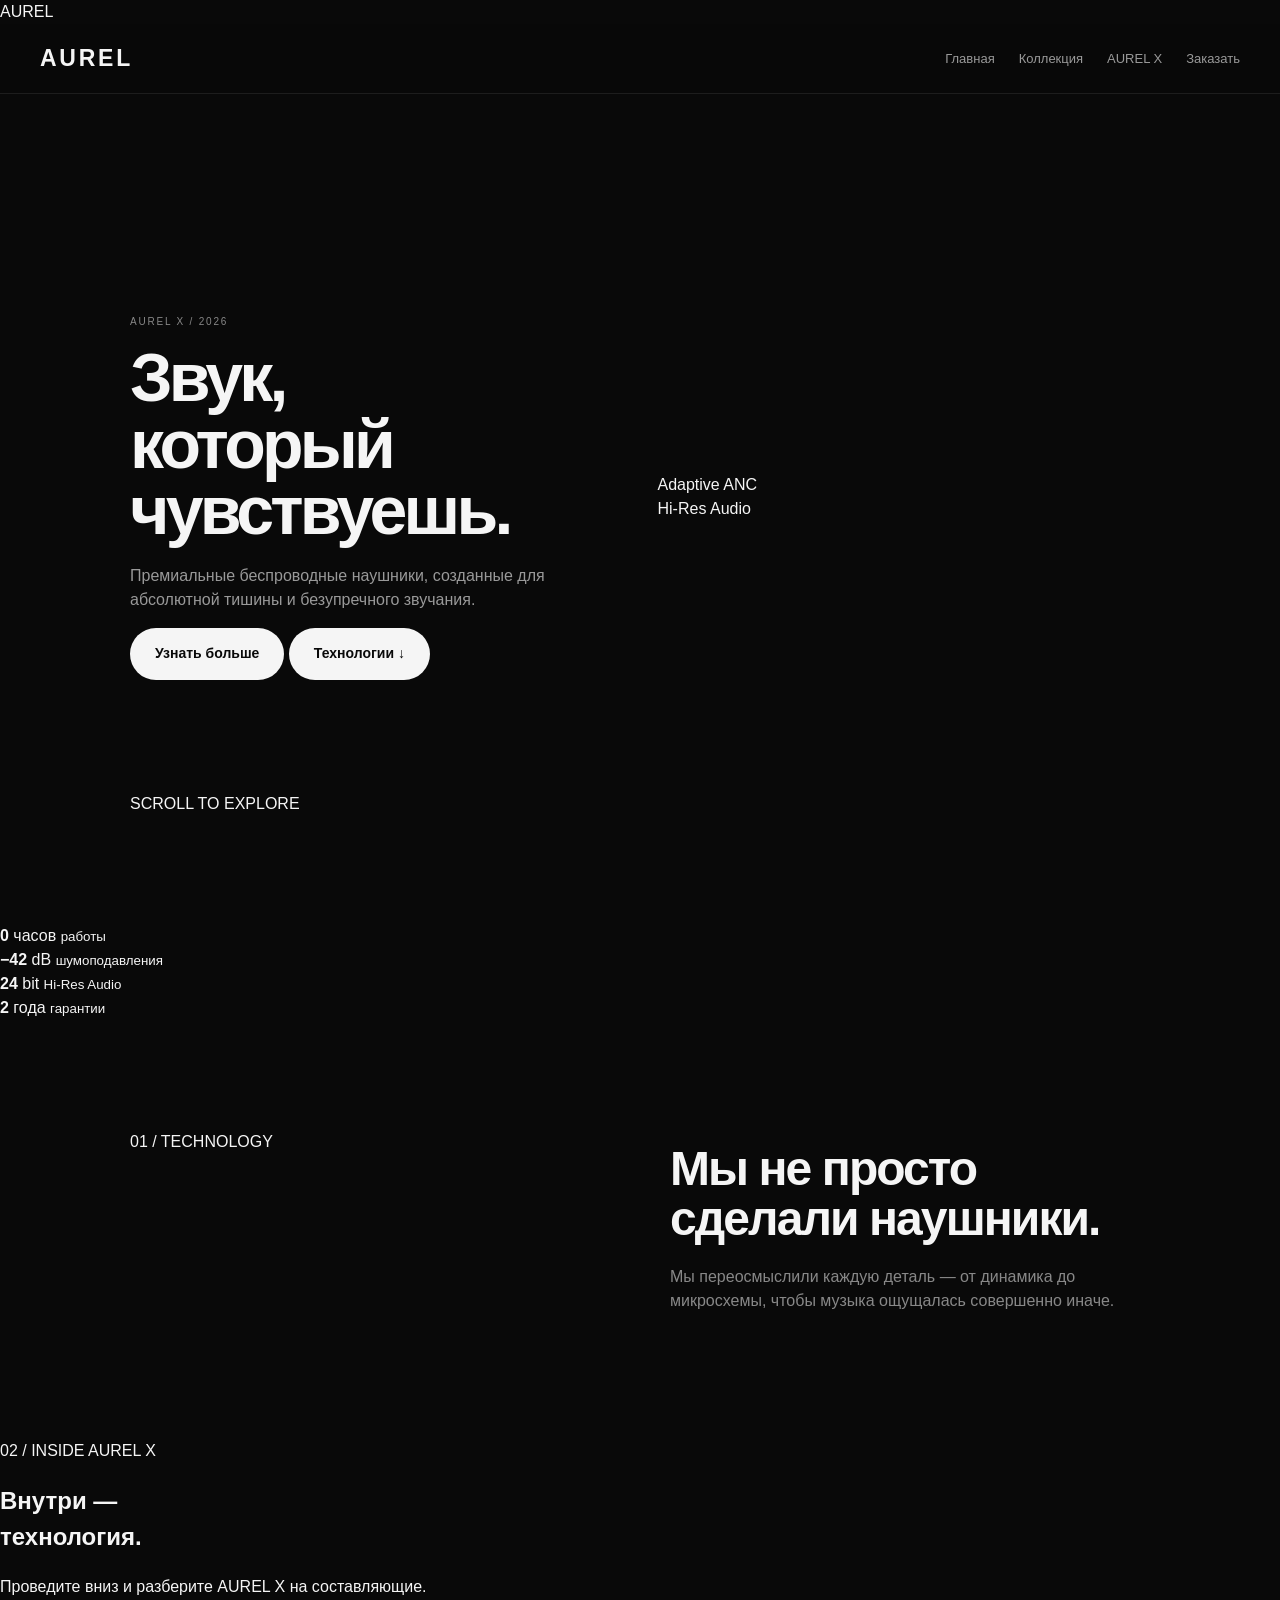
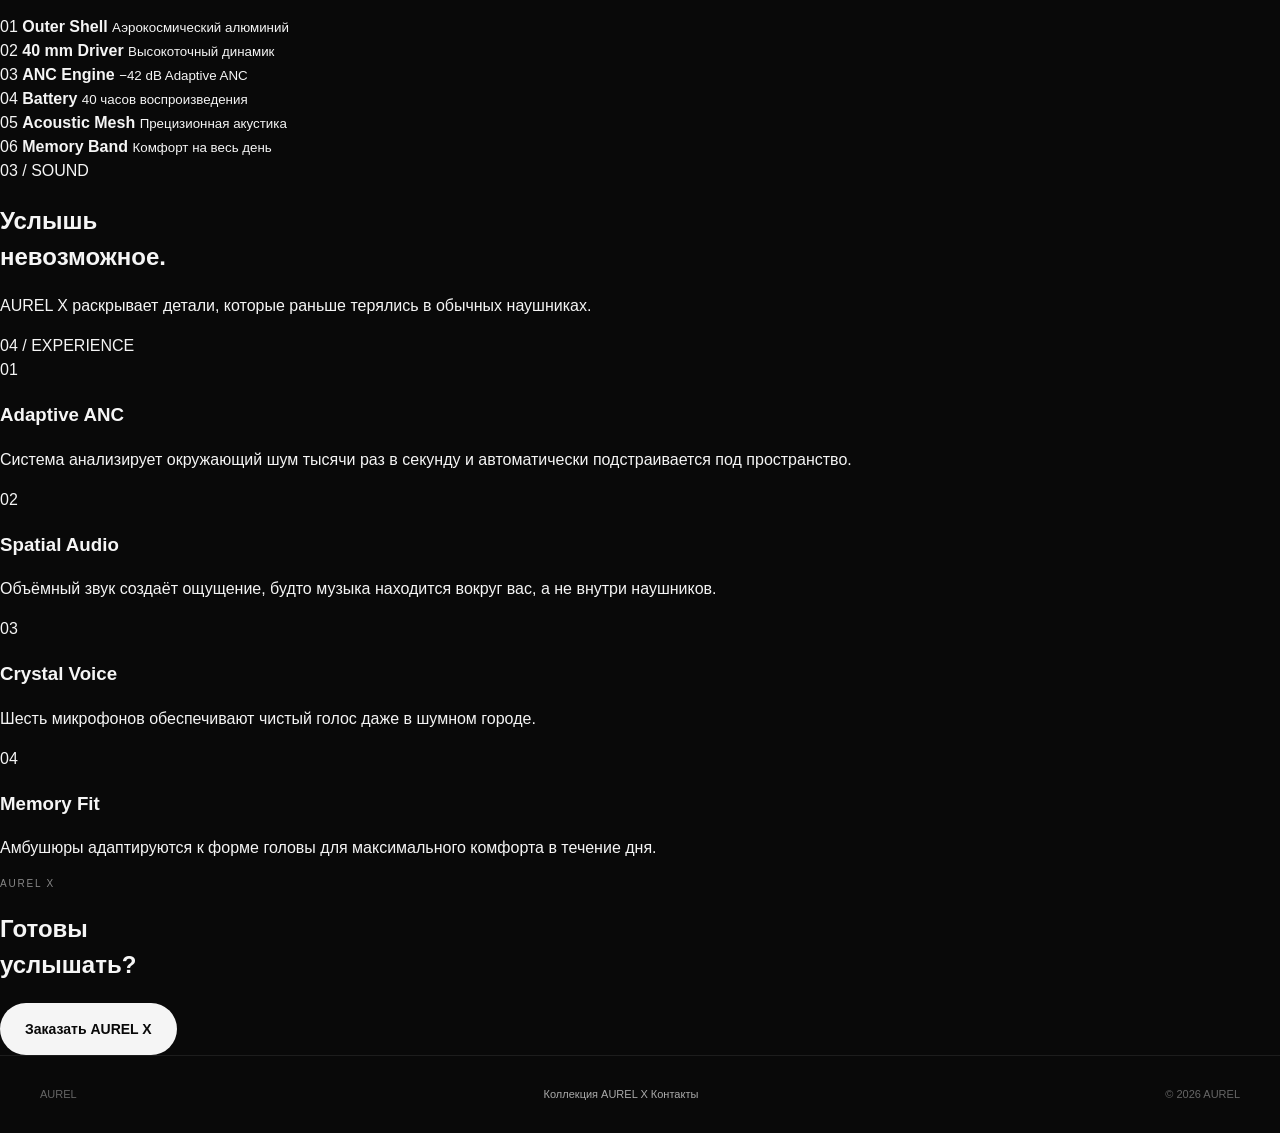
==== commit bcf1bf63: "Update index.html" ====
--- a/index.html
+++ b/index.html
@@ -1,134 +1,430 @@
 <!DOCTYPE html>
 <html lang="ru">
 <head>
-  <meta charset="UTF-8">
-  <meta name="viewport" content="width=device-width, initial-scale=1.0">
-  <meta name="theme-color" content="#090909">
-  <title>AUREL — Премиальный звук</title>
-  <link rel="stylesheet" href="style.css">
+    <meta charset="UTF-8">
+    <meta name="viewport" content="width=device-width, initial-scale=1.0">
+    <meta name="theme-color" content="#050505">
+    <title>AUREL X — звук нового поколения</title>
+
+    <link rel="preconnect" href="https://fonts.googleapis.com">
+    <link rel="preconnect" href="https://fonts.gstatic.com" crossorigin>
+    <link href="https://fonts.googleapis.com/css2?family=Inter:wght@400;500;600;700;800&display=swap" rel="stylesheet">
+
+    <link rel="stylesheet" href="style.css">
 </head>
 
 <body>
 
+<!-- LOADER -->
+<div class="loader" id="loader">
+    <div class="loader-logo">AUREL</div>
+    <div class="loader-line">
+        <span></span>
+    </div>
+</div>
+
+<!-- HEADER -->
 <header class="header">
-  <a class="logo" href="index.html">AUREL<span>.</span></a>
-
-  <nav>
-    <a href="catalog.html">Модели</a>
-    <a href="product.html">AUREL X</a>
-    <a href="contacts.html">Контакты</a>
-  </nav>
-
-  <button class="menu">☰</button>
+    <a href="index.html" class="logo">AUREL</a>
+
+    <nav>
+        <a href="index.html">Главная</a>
+        <a href="catalog.html">Коллекция</a>
+        <a href="product.html">AUREL X</a>
+        <a href="contacts.html">Заказать</a>
+    </nav>
+
+    <button class="menu" aria-label="Открыть меню">
+        <span></span>
+        <span></span>
+    </button>
 </header>
 
+
 <main>
 
+<!-- HERO -->
 <section class="hero">
 
-  <div class="hero-copy">
-    <span class="eyebrow">AUREL X · 2026</span>
-
-    <h1>
-      Звук, который<br>
-      <em>чувствуешь.</em>
-    </h1>
-
-    <p>
-      Премиальные беспроводные наушники
-      с адаптивным шумоподавлением
-      и до 40 часов работы.
-    </p>
-
-    <div class="actions">
-      <a class="btn" href="product.html">Узнать больше</a>
-      <a class="text-link" href="catalog.html">
-        Смотреть модели →
-      </a>
-    </div>
-  </div>
-
-  <div class="hero-art">
-    <div class="glow"></div>
-
-    <img
-      src="https://images.unsplash.com/photo-1505740420928-5e560c06d30e?auto=format&fit=crop&w=1200&q=90"
-      alt="Премиальные наушники"
-    >
-  </div>
-
-</section>
-
-
-<section class="strip">
-
-  <div>
-    <b>40 ч</b>
-    <span>автономности</span>
-  </div>
-
-  <div>
-    <b>−42 dB</b>
-    <span>шумоподавление</span>
-  </div>
-
-  <div>
-    <b>24-bit</b>
-    <span>Hi-Res Audio</span>
-  </div>
-
-  <div>
-    <b>2 года</b>
-    <span>гарантии</span>
-  </div>
-
-</section>
-
-
-<section class="intro">
-
-  <div>
-    <span class="eyebrow">Новая коллекция</span>
-
-    <h2>
-      Минимализм снаружи.<br>
-      Технологии внутри.
-    </h2>
-  </div>
-
-  <p>
-    Мы создали AUREL для тех,
-    кто не готов выбирать между
-    дизайном, комфортом
-    и настоящим звуком.
-  </p>
-
-</section>
-
-
-<section class="feature-card">
-
-  <div>
-    <span class="eyebrow">AUREL X</span>
-
-    <h2>
-      Тишина.<br>
-      Включи свой мир.
-    </h2>
-
-    <a class="btn" href="product.html">
-      Подробнее
-    </a>
-  </div>
+    <div class="hero-bg-circle circle-1"></div>
+    <div class="hero-bg-circle circle-2"></div>
+
+    <div class="hero-content reveal">
+        <div class="eyebrow">AUREL X / 2026</div>
+
+        <h1>
+            Звук,<br>
+            который<br>
+            <span>чувствуешь.</span>
+        </h1>
+
+        <p>
+            Премиальные беспроводные наушники,
+            созданные для абсолютной тишины
+            и безупречного звучания.
+        </p>
+
+        <div class="hero-buttons">
+            <a href="product.html" class="btn btn-primary">
+                Узнать больше
+            </a>
+
+            <a href="#technology" class="btn btn-ghost">
+                Технологии ↓
+            </a>
+        </div>
+    </div>
+
+
+    <!-- HEADPHONES -->
+    <div class="hero-headphones reveal">
+
+        <div class="headphone-glow"></div>
+
+        <div class="headphone">
+            <div class="headband"></div>
+
+            <div class="ear left-ear">
+                <div class="ear-outer">
+                    <div class="ear-inner"></div>
+                    <div class="ear-highlight"></div>
+                </div>
+            </div>
+
+            <div class="ear right-ear">
+                <div class="ear-outer">
+                    <div class="ear-inner"></div>
+                    <div class="ear-highlight"></div>
+                </div>
+            </div>
+
+        </div>
+
+        <div class="orbit orbit-one"></div>
+        <div class="orbit orbit-two"></div>
+
+        <div class="floating-label label-1">
+            <span></span> Adaptive ANC
+        </div>
+
+        <div class="floating-label label-2">
+            <span></span> Hi-Res Audio
+        </div>
+
+    </div>
+
+    <div class="scroll-hint">
+        <span></span>
+        SCROLL TO EXPLORE
+    </div>
+
+</section>
+
+
+<!-- STATISTICS -->
+<section class="stats">
+
+    <div class="stat reveal">
+        <strong data-count="40">0</strong>
+        <span>часов</span>
+        <small>работы</small>
+    </div>
+
+    <div class="stat reveal">
+        <strong>−42</strong>
+        <span>dB</span>
+        <small>шумоподавления</small>
+    </div>
+
+    <div class="stat reveal">
+        <strong>24</strong>
+        <span>bit</span>
+        <small>Hi-Res Audio</small>
+    </div>
+
+    <div class="stat reveal">
+        <strong>2</strong>
+        <span>года</span>
+        <small>гарантии</small>
+    </div>
+
+</section>
+
+
+<!-- INTRO -->
+<section class="intro" id="technology">
+
+    <div class="section-number">01 / TECHNOLOGY</div>
+
+    <div class="intro-content reveal">
+        <h2>
+            Мы не просто<br>
+            сделали наушники.
+        </h2>
+
+        <p>
+            Мы переосмыслили каждую деталь —
+            от динамика до микросхемы,
+            чтобы музыка ощущалась
+            совершенно иначе.
+        </p>
+    </div>
+
+</section>
+
+
+<!-- EXPLODED VIEW -->
+<section class="exploded">
+
+    <div class="section-number">02 / INSIDE AUREL X</div>
+
+    <div class="exploded-title reveal">
+        <h2>
+            Внутри —<br>
+            <span>технология.</span>
+        </h2>
+
+        <p>
+            Проведите вниз и разберите AUREL X
+            на составляющие.
+        </p>
+    </div>
+
+
+    <div class="exploded-stage" id="explodedStage">
+
+        <!-- OUTER SHELL -->
+        <div class="part part-shell">
+            <div class="part-visual shell-visual">
+                <div class="shell-ring"></div>
+                <div class="shell-core"></div>
+            </div>
+
+            <div class="part-info">
+                <span>01</span>
+                <strong>Outer Shell</strong>
+                <small>Аэрокосмический алюминий</small>
+            </div>
+        </div>
+
+
+        <!-- DRIVER -->
+        <div class="part part-driver">
+            <div class="part-visual driver-visual">
+                <div class="driver-ring"></div>
+                <div class="driver-center"></div>
+            </div>
+
+            <div class="part-info">
+                <span>02</span>
+                <strong>40 mm Driver</strong>
+                <small>Высокоточный динамик</small>
+            </div>
+        </div>
+
+
+        <!-- ANC -->
+        <div class="part part-anc">
+            <div class="part-visual anc-visual">
+                <div class="chip">
+                    <i></i><i></i><i></i>
+                    <i></i><i></i><i></i>
+                </div>
+            </div>
+
+            <div class="part-info">
+                <span>03</span>
+                <strong>ANC Engine</strong>
+                <small>−42 dB Adaptive ANC</small>
+            </div>
+        </div>
+
+
+        <!-- BATTERY -->
+        <div class="part part-battery">
+            <div class="part-visual battery-visual">
+                <div class="battery-cell"></div>
+            </div>
+
+            <div class="part-info">
+                <span>04</span>
+                <strong>Battery</strong>
+                <small>40 часов воспроизведения</small>
+            </div>
+        </div>
+
+
+        <!-- MESH -->
+        <div class="part part-mesh">
+            <div class="part-visual mesh-visual">
+                <div class="mesh-circle"></div>
+            </div>
+
+            <div class="part-info">
+                <span>05</span>
+                <strong>Acoustic Mesh</strong>
+                <small>Прецизионная акустика</small>
+            </div>
+        </div>
+
+
+        <!-- BAND -->
+        <div class="part part-band">
+            <div class="part-visual band-visual">
+                <div class="band-piece"></div>
+            </div>
+
+            <div class="part-info">
+                <span>06</span>
+                <strong>Memory Band</strong>
+                <small>Комфорт на весь день</small>
+            </div>
+        </div>
+
+    </div>
+
+</section>
+
+
+<!-- SOUND -->
+<section class="sound-section">
+
+    <div class="sound-orbit orbit-a"></div>
+    <div class="sound-orbit orbit-b"></div>
+    <div class="sound-orbit orbit-c"></div>
+
+    <div class="sound-content reveal">
+
+        <div class="section-number">03 / SOUND</div>
+
+        <h2>
+            Услышь<br>
+            <span>невозможное.</span>
+        </h2>
+
+        <p>
+            AUREL X раскрывает детали,
+            которые раньше терялись
+            в обычных наушниках.
+        </p>
+
+        <div class="equalizer">
+
+            <i></i>
+            <i></i>
+            <i></i>
+            <i></i>
+            <i></i>
+            <i></i>
+            <i></i>
+            <i></i>
+            <i></i>
+            <i></i>
+            <i></i>
+            <i></i>
+
+        </div>
+
+    </div>
+
+</section>
+
+
+<!-- FEATURES -->
+<section class="features">
+
+    <div class="section-number">04 / EXPERIENCE</div>
+
+    <div class="feature-grid">
+
+        <article class="feature reveal">
+            <span>01</span>
+            <h3>Adaptive ANC</h3>
+            <p>
+                Система анализирует окружающий
+                шум тысячи раз в секунду
+                и автоматически подстраивается
+                под пространство.
+            </p>
+        </article>
+
+        <article class="feature reveal">
+            <span>02</span>
+            <h3>Spatial Audio</h3>
+            <p>
+                Объёмный звук создаёт ощущение,
+                будто музыка находится вокруг вас,
+                а не внутри наушников.
+            </p>
+        </article>
+
+        <article class="feature reveal">
+            <span>03</span>
+            <h3>Crystal Voice</h3>
+            <p>
+                Шесть микрофонов обеспечивают
+                чистый голос даже
+                в шумном городе.
+            </p>
+        </article>
+
+        <article class="feature reveal">
+            <span>04</span>
+            <h3>Memory Fit</h3>
+            <p>
+                Амбушюры адаптируются
+                к форме головы для максимального
+                комфорта в течение дня.
+            </p>
+        </article>
+
+    </div>
+
+</section>
+
+
+<!-- CTA -->
+<section class="final-cta">
+
+    <div class="cta-glow"></div>
+
+    <div class="reveal">
+
+        <div class="eyebrow">AUREL X</div>
+
+        <h2>
+            Готовы<br>
+            услышать?
+        </h2>
+
+        <a href="contacts.html" class="btn btn-primary">
+            Заказать AUREL X
+        </a>
+
+    </div>
 
 </section>
 
 </main>
 
-<footer>
-  <span>© 2026 AUREL</span>
-  <a href="contacts.html">Связаться</a>
+
+<!-- FOOTER -->
+<footer class="footer">
+
+    <div class="footer-logo">AUREL</div>
+
+    <div class="footer-links">
+        <a href="catalog.html">Коллекция</a>
+        <a href="product.html">AUREL X</a>
+        <a href="contacts.html">Контакты</a>
+    </div>
+
+    <div class="footer-copy">
+        © 2026 AUREL
+    </div>
+
 </footer>
+
 
 <script src="script.js"></script>
 
--- a/style.css
+++ b/style.css
@@ -0,0 +1,654 @@
+* {
+  box-sizing: border-box;
+}
+
+html {
+  scroll-behavior: smooth;
+}
+
+body {
+  margin: 0;
+  background: #090909;
+  color: #f5f5f5;
+  font-family: Arial, Helvetica, sans-serif;
+  line-height: 1.5;
+}
+
+a {
+  color: inherit;
+  text-decoration: none;
+}
+
+button,
+input,
+select {
+  font: inherit;
+}
+
+
+/* HEADER */
+
+.header {
+  height: 70px;
+  padding: 0 20px;
+
+  display: flex;
+  align-items: center;
+  justify-content: space-between;
+
+  border-bottom: 1px solid #1d1d1d;
+
+  position: sticky;
+  top: 0;
+
+  background: rgba(9, 9, 9, .9);
+  backdrop-filter: blur(18px);
+
+  z-index: 20;
+}
+
+.logo {
+  font-size: 23px;
+  font-weight: 800;
+  letter-spacing: .12em;
+}
+
+.logo span {
+  opacity: .5;
+}
+
+.header nav {
+  display: none;
+  gap: 24px;
+  font-size: 13px;
+  color: #999;
+}
+
+.header nav a:hover,
+.header nav a.active {
+  color: #fff;
+}
+
+.menu {
+  border: 0;
+  background: none;
+  color: #fff;
+  font-size: 23px;
+}
+
+
+/* COMMON */
+
+.eyebrow {
+  text-transform: uppercase;
+  letter-spacing: .18em;
+  font-size: 10px;
+  color: #888;
+}
+
+.page {
+  max-width: 1100px;
+  margin: auto;
+  padding: 45px 20px;
+}
+
+
+/* HERO */
+
+.hero {
+  max-width: 1100px;
+  margin: auto;
+
+  padding: 45px 20px;
+
+  display: flex;
+  flex-direction: column;
+
+  gap: 35px;
+
+  min-height: calc(100vh - 70px);
+  justify-content: center;
+}
+
+.hero h1,
+.page-head h1,
+.contact-head h1 {
+  font-size: 48px;
+  line-height: .98;
+  letter-spacing: -.055em;
+
+  margin: 15px 0 20px;
+}
+
+.hero h1 em,
+.page-head h1 em,
+.contact-head h1 em {
+  font-style: normal;
+  color: #888;
+}
+
+.hero p,
+.page-head p,
+.contact-head p {
+  color: #999;
+  font-size: 16px;
+  max-width: 520px;
+}
+
+.actions {
+  display: flex;
+  flex-direction: column;
+
+  align-items: flex-start;
+
+  gap: 18px;
+
+  margin-top: 28px;
+}
+
+.btn {
+  min-height: 52px;
+
+  display: inline-flex;
+
+  align-items: center;
+  justify-content: center;
+
+  padding: 0 25px;
+
+  border-radius: 100px;
+
+  background: #f5f5f5;
+  color: #090909;
+
+  font-weight: 700;
+  font-size: 14px;
+
+  transition: .25s;
+}
+
+.btn:hover {
+  transform: translateY(-2px);
+  opacity: .9;
+}
+
+.btn.wide {
+  width: 100%;
+}
+
+.text-link {
+  font-size: 13px;
+  color: #bbb;
+}
+
+
+/* HERO IMAGE */
+
+.hero-art {
+  height: 350px;
+
+  position: relative;
+
+  display: flex;
+  align-items: center;
+  justify-content: center;
+}
+
+.hero-art img {
+  width: 100%;
+  height: 100%;
+
+  object-fit: cover;
+
+  border-radius: 28px;
+
+  filter: grayscale(100%);
+
+  position: relative;
+}
+
+.glow {
+  position: absolute;
+
+  width: 210px;
+  height: 210px;
+
+  border-radius: 50%;
+
+  background: white;
+
+  filter: blur(90px);
+
+  opacity: .12;
+}
+
+
+/* STATS */
+
+.strip {
+  display: grid;
+
+  grid-template-columns: 1fr 1fr;
+
+  padding: 25px 20px;
+
+  border-top: 1px solid #1d1d1d;
+  border-bottom: 1px solid #1d1d1d;
+
+  gap: 22px;
+}
+
+.strip div,
+.specs div {
+  display: flex;
+  flex-direction: column;
+}
+
+.strip b,
+.specs b {
+  font-size: 20px;
+}
+
+.strip span,
+.specs span {
+  font-size: 10px;
+
+  text-transform: uppercase;
+
+  letter-spacing: .12em;
+
+  color: #777;
+
+  margin-top: 3px;
+}
+
+
+/* INTRO */
+
+.intro,
+.details {
+  padding: 80px 20px;
+
+  max-width: 1100px;
+
+  margin: auto;
+}
+
+.intro h2,
+.details h2 {
+  font-size: 34px;
+
+  line-height: 1.05;
+
+  letter-spacing: -.04em;
+
+  margin: 14px 0 20px;
+}
+
+.intro p,
+.details p {
+  color: #888;
+  max-width: 500px;
+}
+
+
+/* FEATURE */
+
+.feature-card {
+  margin: 0 20px 60px;
+
+  max-width: 1060px;
+
+  min-height: 420px;
+
+  padding: 35px;
+
+  border-radius: 30px;
+
+  background:
+    linear-gradient(
+      135deg,
+      #202020,
+      #0d0d0d
+    );
+
+  display: flex;
+
+  align-items: flex-end;
+}
+
+.feature-card h2 {
+  font-size: 38px;
+
+  line-height: 1;
+
+  margin: 12px 0 25px;
+}
+
+
+/* CATALOG */
+
+.page-head {
+  padding: 35px 0 45px;
+}
+
+.products {
+  display: flex;
+  flex-direction: column;
+  gap: 35px;
+}
+
+.product-card {
+  display: block;
+
+  border-top: 1px solid #252525;
+
+  padding-top: 20px;
+}
+
+.product-image {
+  height: 300px;
+
+  border-radius: 24px;
+
+  overflow: hidden;
+
+  background: #111;
+}
+
+.product-image img {
+  width: 100%;
+  height: 100%;
+
+  object-fit: cover;
+
+  filter: grayscale(100%);
+
+  transition: .5s;
+}
+
+.product-card:hover img {
+  transform: scale(1.04);
+}
+
+.product-info {
+  padding: 20px 2px;
+}
+
+.product-info h2 {
+  font-size: 30px;
+  margin: 8px 0;
+}
+
+.product-info p {
+  color: #888;
+  margin: 0 0 14px;
+}
+
+.product-info strong {
+  font-size: 16px;
+}
+
+
+/* PRODUCT */
+
+.product-main-image {
+  height: 400px;
+
+  border-radius: 28px;
+
+  overflow: hidden;
+}
+
+.product-main-image img {
+  width: 100%;
+  height: 100%;
+
+  object-fit: cover;
+
+  filter: grayscale(100%);
+}
+
+.product-copy {
+  padding: 35px 0;
+}
+
+.product-copy h1 {
+  font-size: 52px;
+
+  letter-spacing: -.06em;
+
+  margin: 10px 0;
+}
+
+.lead {
+  color: #999;
+  font-size: 16px;
+}
+
+.price {
+  font-size: 24px;
+
+  font-weight: 700;
+
+  margin: 25px 0;
+}
+
+.specs {
+  display: grid;
+
+  grid-template-columns: 1fr 1fr;
+
+  gap: 1px;
+
+  background: #252525;
+
+  border: 1px solid #252525;
+}
+
+
+/* CONTACTS */
+
+.contact-head {
+  padding: 35px 0;
+}
+
+.contact-form {
+  display: flex;
+
+  flex-direction: column;
+
+  gap: 20px;
+
+  max-width: 600px;
+}
+
+.contact-form label {
+  font-size: 12px;
+  color: #999;
+}
+
+.contact-form input,
+.contact-form select {
+  width: 100%;
+
+  margin-top: 8px;
+
+  background: #111;
+
+  border: 1px solid #2a2a2a;
+
+  border-radius: 14px;
+
+  padding: 16px;
+
+  color: #fff;
+
+  outline: none;
+}
+
+.contact-form input:focus,
+.contact-form select:focus {
+  border-color: #666;
+}
+
+.form-note {
+  color: #888;
+
+  font-size: 13px;
+
+  min-height: 20px;
+}
+
+
+/* FOOTER */
+
+footer {
+  border-top: 1px solid #1d1d1d;
+
+  padding: 25px 20px;
+
+  display: flex;
+
+  justify-content: space-between;
+
+  color: #666;
+
+  font-size: 11px;
+}
+
+footer a {
+  color: #aaa;
+}
+
+
+/* DESKTOP */
+
+@media (min-width: 700px) {
+
+  .header {
+    padding: 0 40px;
+  }
+
+  .header nav {
+    display: flex;
+  }
+
+  .menu {
+    display: none;
+  }
+
+  .hero {
+    padding: 70px 40px;
+
+    display: grid;
+
+    grid-template-columns: 1fr 1fr;
+
+    align-items: center;
+  }
+
+  .hero h1 {
+    font-size: 68px;
+  }
+
+  .hero-art {
+    height: 520px;
+  }
+
+  .actions {
+    flex-direction: row;
+    align-items: center;
+  }
+
+  .strip {
+    grid-template-columns: repeat(4, 1fr);
+
+    padding: 30px 40px;
+  }
+
+  .intro,
+  .details {
+    padding: 110px 40px;
+
+    display: grid;
+
+    grid-template-columns: 1fr 1fr;
+
+    gap: 60px;
+  }
+
+  .intro h2,
+  .details h2 {
+    font-size: 48px;
+  }
+
+  .feature-card {
+    margin: 0 auto 80px;
+
+    min-height: 500px;
+
+    padding: 50px;
+  }
+
+  .feature-card h2 {
+    font-size: 55px;
+  }
+
+  .page {
+    padding: 60px 40px;
+  }
+
+  .page-head h1,
+  .contact-head h1 {
+    font-size: 72px;
+  }
+
+  .products {
+    display: grid;
+
+    grid-template-columns: repeat(2, 1fr);
+
+    gap: 45px;
+  }
+
+  .products .product-card:first-child {
+    grid-column: span 2;
+  }
+
+  .products .product-card:first-child .product-image {
+    height: 520px;
+  }
+
+  .product-hero {
+    display: grid;
+
+    grid-template-columns: 1.1fr .9fr;
+
+    gap: 60px;
+
+    align-items: center;
+  }
+
+  .product-main-image {
+    height: 650px;
+  }
+
+  .product-copy {
+    padding: 0;
+  }
+
+  .specs {
+    grid-template-columns: repeat(4, 1fr);
+
+    margin-top: 70px;
+  }
+
+  .contact-head {
+    padding: 70px 0 45px;
+  }
+
+  footer {
+    padding: 30px 40px;
+  }
+}
